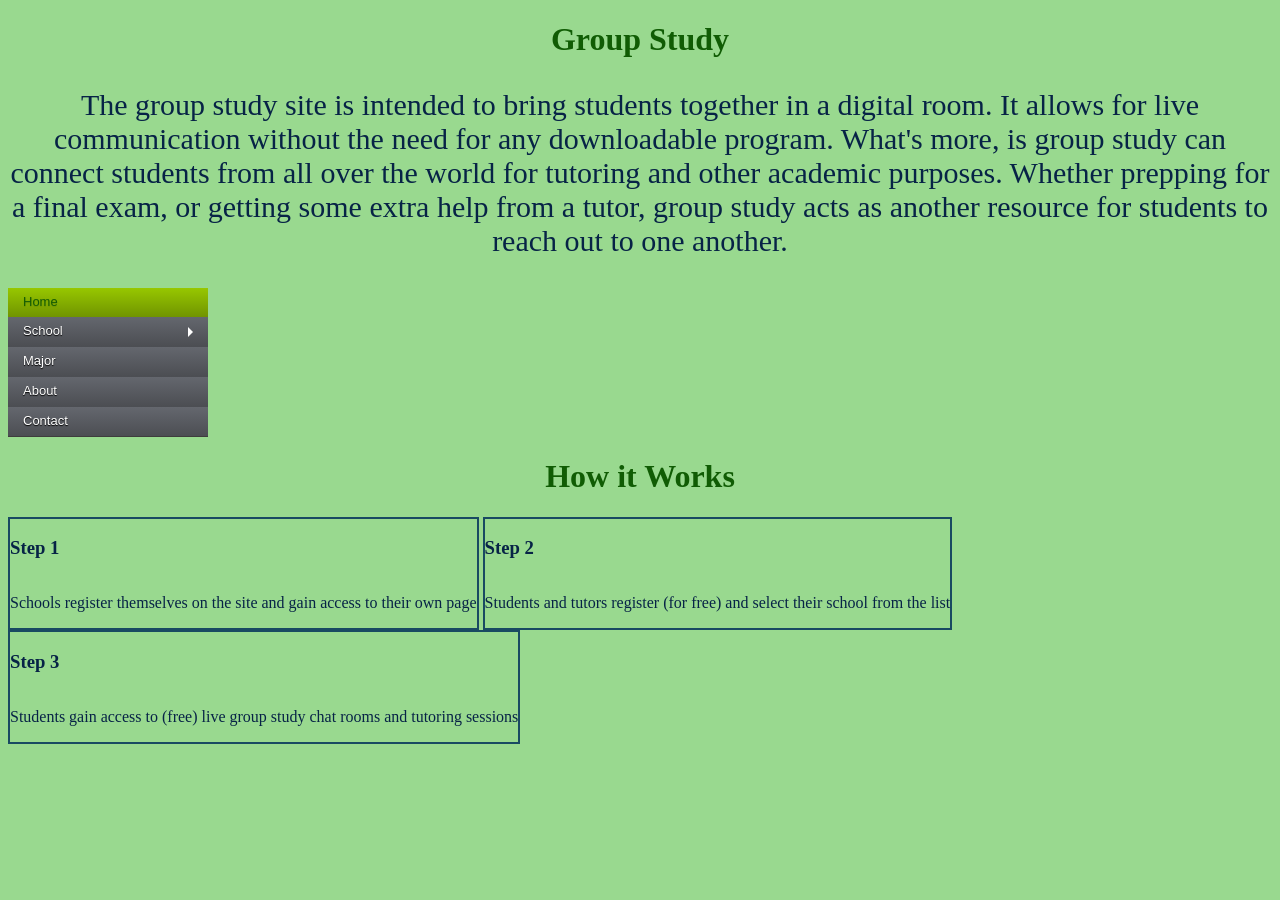
==== index.html @ 05e53839 "blah" ====
<!DOCTYPE html>
<html>
  <head>
    <title>Opentok Quick Start</title>
    <script src="https://cdnjs.cloudflare.com/ajax/libs/jquery/2.1.3/jquery.js"></script>
    <script src='http://static.opentok.com/webrtc/v2.2/js/opentok.min.js'></script>
    <script type="text/javascript">
    
      // Initialize API key, session, and token...
      // Think of a session as a room, and a token as the key to get in to the room
      // Sessions and tokens are generated on your server and passed down to the client
      var apiKey = "45172572";
      var sessionId = "2_MX40NTE3MjU3Mn5-MTQyNTc3OTA1NzI2NH5vZVNrdEt0MUgzOWhTOWNpUEVpSXBnSDJ-fg";
      var token = "T1==[base64]";

      // Initialize session, set up event listeners, and connect
      var session = OT.initSession(apiKey, sessionId);
 
      session.on("streamCreated", function(event) {
        session.subscribe(event.stream);
      });
     var publisher = OT.initPublisher("myPublisher");

	  function resizePublisher() {
    	var pubElement = document.getElementById(publisher.	id);
    	pubElement.style.width = "250px";
    	pubElement.style.height = "250px";
		pubElement.style.borderStyle ="solid";
    	pubElement.style.display="inline-block";
    	pubElement.style.float="left";
    	

      };

      var videodiv = document.getElementById("video");
      videodiv.appendChild(publisher);

      session.connect(token, function(error) {
          
  		session.publish(publisher);
  		resizePublisher();
  	});
   
    </script>
    <link href="http://caramel.ga/Caramel.css" rel="stylesheet">
<script src="https://code.jquery.com/jquery-2.1.1.min.js"></script>
<script src="http://caramel.ga/Caramel.js"></script>
<link rel="stylesheet" type="text/css" href="hackproject.css" title="style">

  </head>
  <body>
  <h1>Group Study</h1>
	<p id="about">The group study site is intended to bring students together in a digital room. It allows for live communication without the need for any downloadable program. What's more, is group study can connect students from all over the world for tutoring and other academic purposes. Whether prepping for a final exam, or getting some extra help from a tutor, group study acts as another resource for students to reach out to one another.</p>
  <div id="cssmenu">
  <ul>
   <li class='active'><a href='index.html'><span>Home</span></a></li>
   <li class='has-sub'><a href='#'><span>School</span></a>
      <ul>
         <li><a href='#'><span>Berkeley</span></a></li>
          <li><a href='#'><span>Davis</span></a></li>
           <li><a href='#'><span>Irvine</span></a></li>
           <li><a href='#'><span>Los Angeles</span></a></li>
           <li><a href='#'><span>Merced</span></a></li>
           <li><a href='#'><span>Riverside</span></a></li>
            <li><a href='#'><span>San Diego</span></a></li>
            <li><a href='#'><span>Santa Barbara</span></a></li>
           <li><a href='#'><span>Santa Cruz</span></a></li>
           </ul>
         <li class='last'><a href='#'><span>Major</span></a></li>
   <li><a href='#'><span>About</span></a></li>
   <li class='last'><a href='#'><span>Contact</span></a></li>
</ul>
</div>
    <script type="text/javascript">
    $('#cssmenu ul ul li:odd').addClass('odd');
$('#cssmenu ul ul li:even').addClass('even');
$('#cssmenu > ul > li > a').click(function() {
  $('#cssmenu li').removeClass('active');
  $(this).closest('li').addClass('active');	
  var checkElement = $(this).next();
  if((checkElement.is('ul')) && (checkElement.is(':visible'))) {
    $(this).closest('li').removeClass('active');
    checkElement.slideUp('normal');
  }
  if((checkElement.is('ul')) && (!checkElement.is(':visible'))) {
    $('#cssmenu ul ul:visible').slideUp('normal');
    checkElement.slideDown('normal');
  }
  if($(this).closest('li').find('ul').children().length == 0) {
    return true;
  } else {
    return false;	
  }		
});
</script>
	<div id="video">
	</div>
	<div class="wrap">
	<h1>How it Works</h1>
	<div class="instructions">
		<h3 class="steps">Step 1</h3>
		<p class="stuff">Schools register themselves on the site and gain access to their own page</p>
	</div>
	<div class="instructions">
		<h3 class="steps">Step 2</h3>
		<p class="stuff">Students and tutors register (for free) and select their school from the list</p>
	</div>
	<div class="instructions">
		<h3 class="steps">Step 3</h3>
		<p class="stuff">Students gain access to (free) live group study chat rooms and tutoring sessions</p>
	</div>
	</div>

  </body>
</html>
---- hackproject.css ----
body{
    background-color:#99D98F;
}

.header{
    position: relative;
    z-index: 998;
    padding-bottom: 0px;
    margin: 7px 0px;
}
h3{
    font-family:Kulturista;
    display:inline-block;
}

h1{
    font-family:Kulturista;
    text-align:center;
    color:#105C04;

}

#about{
	font-size: 30px;
	color:#072346;
	font-family:Nudista;
	text-align:center;
}

.wrap{
  margin-left:auto;
  margin-right:auto;
}

.instructions{
    display:inline-block;
    border:2px solid #194A62;
    margin:center;
}

video{
	border:10px solid black;
}

#video{
	text-align:center;
}

.steps{
	font-family:Nudista;
	color:#072346;
}
.stuff{
	font-family:Nudista;
	color:#072346;
}
#cssmenu,
#cssmenu ul,
#cssmenu li,
#cssmenu a {
  margin: 0;
  padding: 0;
  border: 0;
  list-style: none;
  font-weight: normal;
  text-decoration: none;
  line-height: 1;
  font-family: "Kulturista", sans-serif;
  font-size: 14px;
  position: relative;
}
#cssmenu a {
  line-height: 1.3;
  padding: 6px 15px;
}
#cssmenu {
  width: 200px;
}
#cssmenu > ul > li {
  cursor: pointer;
  background:transparent;
  border-bottom: 1px solid #4c4e53;
}
#cssmenu > ul > li:last-child {
  border-bottom: 1px solid #3e3d3c;
}
#cssmenu > ul > li > a {
  font-size: 13px;
  display: block;
  color: #ffffff;
  text-shadow: 0 1px 1px #000;
  background: #64676e;
  background: -moz-linear-gradient(#64676e 0%, #4c4e53 100%);
  background: -webkit-gradient(linear, left top, left bottom, color-stop(0%, #64676e), color-stop(100%, #4c4e53));
  background: -webkit-linear-gradient(#64676e 0%, #4c4e53 100%);
  background: linear-gradient(#64676e 0%, #4c4e53 100%);
}
#cssmenu > ul > li > a:hover {
  text-decoration: none;
}
#cssmenu > ul > li.active {
  border-bottom: none;
}
#cssmenu > ul > li.active > a {
  background: #97c700;
  background: -moz-linear-gradient(#97c700 0%, #709400 100%);
  background: -webkit-gradient(linear, left top, left bottom, color-stop(0%, #97c700), color-stop(100%, #709400));
  background: -webkit-linear-gradient(#97c700 0%, #709400 100%);
  background: linear-gradient(#97c700 0%, #709400 100%);
  color:#145D04;
  text-shadow: 0 1px 1px #709400;
}
#cssmenu > ul > li.has-sub > a:after {
  content: "";
  position: absolute;
  top: 10px;
  right: 10px;
  border: 5px solid transparent;
  border-left: 5px solid #ffffff;
}
#cssmenu > ul > li.has-sub.active > a:after {
  right: 14px;
  top: 12px;
  border: 5px solid transparent;
  border-top: 5px solid #4e5800;
}
/* Sub menu */
#cssmenu ul ul {
  padding: 0;
  display: none;
}
#cssmenu ul ul a {
  background: #efefef;
  display: block;
  color: #797979;
  font-size: 13px;
}
#cssmenu ul ul li {
  border-bottom: 1px solid #c9c9c9;
}
#cssmenu ul ul li.odd a {
  background: #e5e5e5;
}
#cssmenu ul ul li:last-child {
  border: none;
}
$('#cssmenu ul ul li:odd').addClass('odd');
$('#cssmenu ul ul li:even').addClass('even');
$('#cssmenu > ul > li > a').click(function() {
  $('#cssmenu li').removeClass('active');
  $(this).closest('li').addClass('active');    
  var checkElement = $(this).next();
  if((checkElement.is('ul')) && (checkElement.is(':visible'))) {
    $(this).closest('li').removeClass('active');
    checkElement.slideUp('normal');
  }
  if((checkElement.is('ul')) && (!checkElement.is(':visible'))) {
    $('#cssmenu ul ul:visible').slideUp('normal');
    checkElement.slideDown('normal');
  }
  if($(this).closest('li').find('ul').children().length == 0) {
    return true;
  } else {
    return false;    
  }        
});
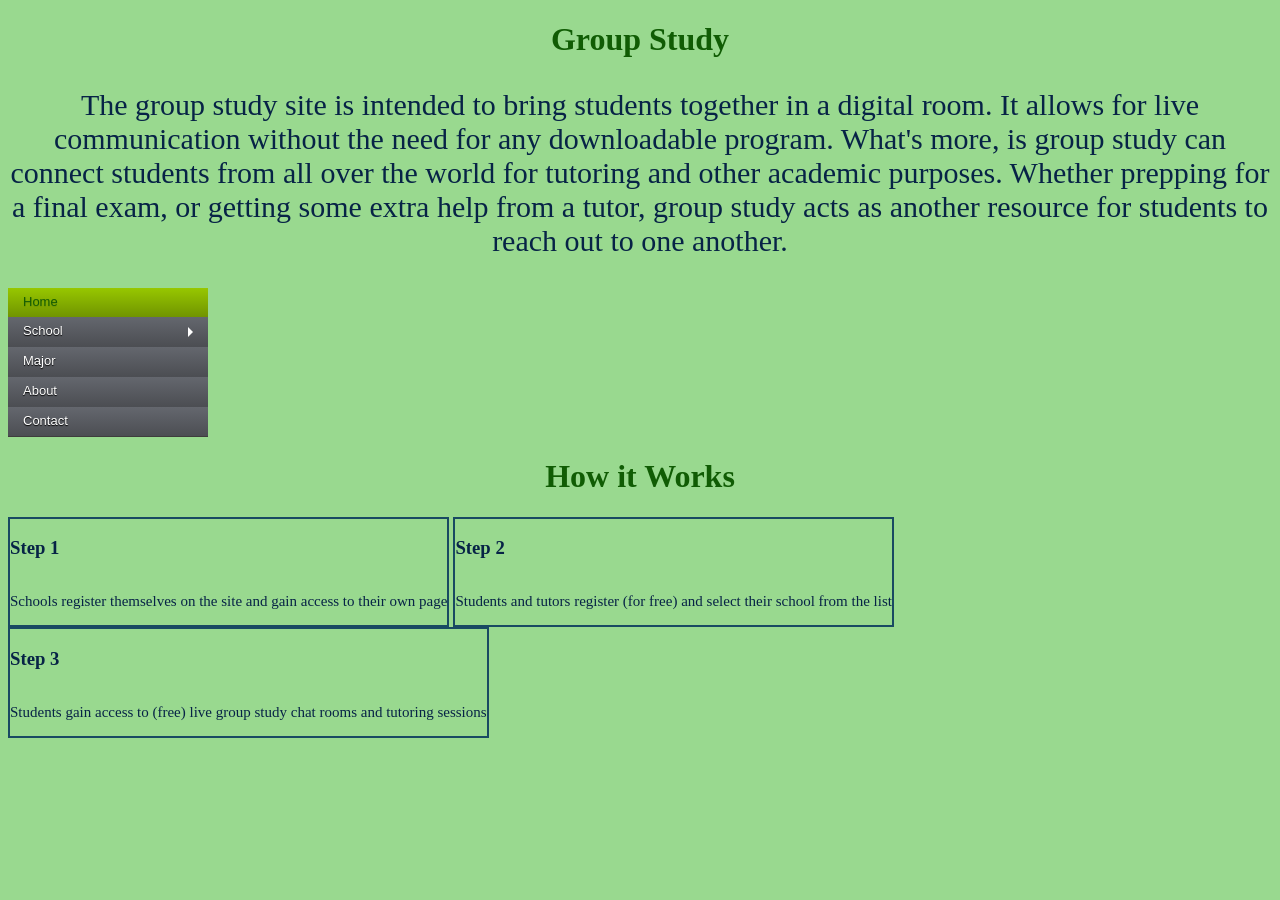
==== commit 3434f4a2: "blah" ====
--- a/index.html
+++ b/index.html
@@ -28,12 +28,13 @@
 		pubElement.style.borderStyle ="solid";
     	pubElement.style.display="inline-block";
     	pubElement.style.float="left";
-    	
+    	var videodiv = document.getElementById("video");
+      videodiv.appendChild(pubElement);
 
       };
 
-      var videodiv = document.getElementById("video");
-      videodiv.appendChild(publisher);
+      
+      //console.log("I just appended");
 
       session.connect(token, function(error) {
           
@@ -93,8 +94,7 @@
   }		
 });
 </script>
-	<div id="video">
-	</div>
+	
 	<div class="wrap">
 	<h1>How it Works</h1>
 	<div class="instructions">
@@ -110,7 +110,8 @@
 		<p class="stuff">Students gain access to (free) live group study chat rooms and tutoring sessions</p>
 	</div>
 	</div>
-
+<div id="video">
+	</div>
   </body>
 </html>
 
--- a/hackproject.css
+++ b/hackproject.css
@@ -43,7 +43,14 @@
 }
 
 #video{
-	text-align:center;
+	display:block;
+	position:relative;
+	width:100px;
+	margin-left:auto;
+	margin-right:auto;
+
+
+	
 }
 
 .steps{
@@ -53,6 +60,7 @@
 .stuff{
 	font-family:Nudista;
 	color:#072346;
+	font-size: 15px;
 }
 #cssmenu,
 #cssmenu ul,
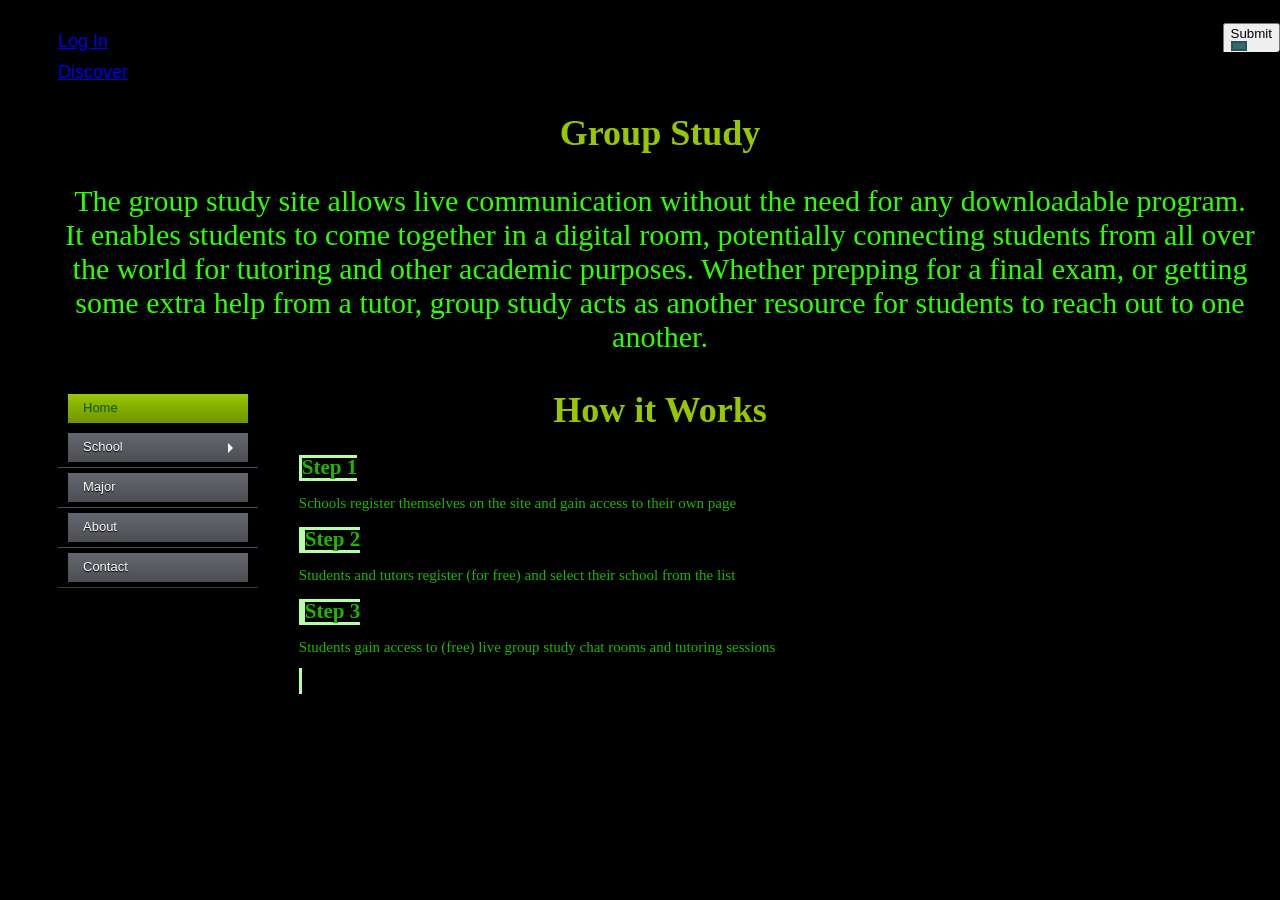
==== commit 3c7d3f4c: "blah" ====
--- a/index.html
+++ b/index.html
@@ -50,8 +50,28 @@
 
   </head>
   <body>
+  <ul id="b-header-menu">
+
+			<li id="search-field-header">
+				<div id="search-field-wrapper">
+					<form action="/search/bambuser_search" method="post" id="search-form-header" class="search-form-header">
+					<input type="text" maxlength="255" name="keys" id="edit-keys" value="" class="search-input" placeholder="Search" />
+					<input type="hidden" name="form_id" id="edit-search-form" value="search_form"/>
+					<button>Submit<input type="submit" class="search-icon-anchor"/></button>
+						</form>
+					</div>
+				</li>
+				<li>
+					<a href="/premium">Log In</a>
+				</li>
+				<li class="dropdown-menu header-no-js">
+					<a href="/broadcasts">Discover</a>
+				
+	</div>
+	<div id="aboutdiv">
   <h1>Group Study</h1>
-	<p id="about">The group study site is intended to bring students together in a digital room. It allows for live communication without the need for any downloadable program. What's more, is group study can connect students from all over the world for tutoring and other academic purposes. Whether prepping for a final exam, or getting some extra help from a tutor, group study acts as another resource for students to reach out to one another.</p>
+	<p id="about">The group study site allows live communication without the need for any downloadable program. It enables students to come together in a digital room, potentially connecting students from all over the world for tutoring and other academic purposes. Whether prepping for a final exam, or getting some extra help from a tutor, group study acts as another resource for students to reach out to one another.</p>
+	</div>
   <div id="cssmenu">
   <ul>
    <li class='active'><a href='index.html'><span>Home</span></a></li>
--- a/hackproject.css
+++ b/hackproject.css
@@ -1,5 +1,5 @@
 body{
-    background-color:#99D98F;
+    background-color:black;
 }
 
 .header{
@@ -16,31 +16,86 @@
 h1{
     font-family:Kulturista;
     text-align:center;
-    color:#105C04;
-
+    color:#97C700;
+
+}
+
+#b-header-content {
+    height: 90px;
+    position: relative;
+}
+ul#b-header-menu {
+    list-style: outside none none;
+}
+
+#search-field-wrapper {
+    padding: 2px 0px;
+    height: 27px;
+    border-radius: 4px;
+    position: absolute;
+    right: 0px;
+    overflow: hidden;
+    display:inline-block;
+}
+#search-form-header {
+    display: inline-block;
+}
+
+.search-icon-anchor{
+     
+    /*Step 2: Basic Button Styles*/
+    display: block;
+    height: 10px;
+    width: 10px;
+    background: #34696f;
+    border: 2px solid rgba(33, 68, 72, 0.59);
+     
+    /*Step 3: Text Styles*/
+    color: rgba(0, 0, 0, 0.55);
+    text-align: center;
+    font: bold 3.2em/100px "Helvetica Neue", Arial, Helvetica, Geneva, sans-serif;
+}
+
+ul#b-header-menu li {
+    font-size: 18px;
+    font-family: "Nudista Standard",Tahoma,Helvetica,sans-serif;
+    font-weight: normal;
+    letter-spacing: 0px;
+    padding: 5px 10px;
+    padding-top: 5px;
+    padding-right-value: 10px;
+    padding-bottom: 5px;
+    padding-left-value: 10px;
 }
 
 #about{
 	font-size: 30px;
-	color:#072346;
+	color:#2CFF00;
 	font-family:Nudista;
 	text-align:center;
+
+}
+
+#aboutdiv{
+	position:relative;
+	float:right;
+	padding:5px;
+	
 }
 
 .wrap{
   margin-left:auto;
   margin-right:auto;
+  width:60%;
 }
 
 .instructions{
-    display:inline-block;
-    border:2px solid #194A62;
-    margin:center;
-}
-
-video{
-	border:10px solid black;
-}
+    display:inline;
+    border:3px solid #B3FFA4;
+    margin-left:auto;
+    margin-right:auto;   
+}
+
 
 #video{
 	display:block;
@@ -49,17 +104,17 @@
 	margin-left:auto;
 	margin-right:auto;
 
-
-	
 }
 
 .steps{
 	font-family:Nudista;
-	color:#072346;
+	color:#1FB500;
+	text-align:center;
+	display:inline
 }
 .stuff{
 	font-family:Nudista;
-	color:#072346;
+	color:#1FB500;
 	font-size: 15px;
 }
 #cssmenu,
@@ -83,6 +138,7 @@
 }
 #cssmenu {
   width: 200px;
+  float:left;
 }
 #cssmenu > ul > li {
   cursor: pointer;
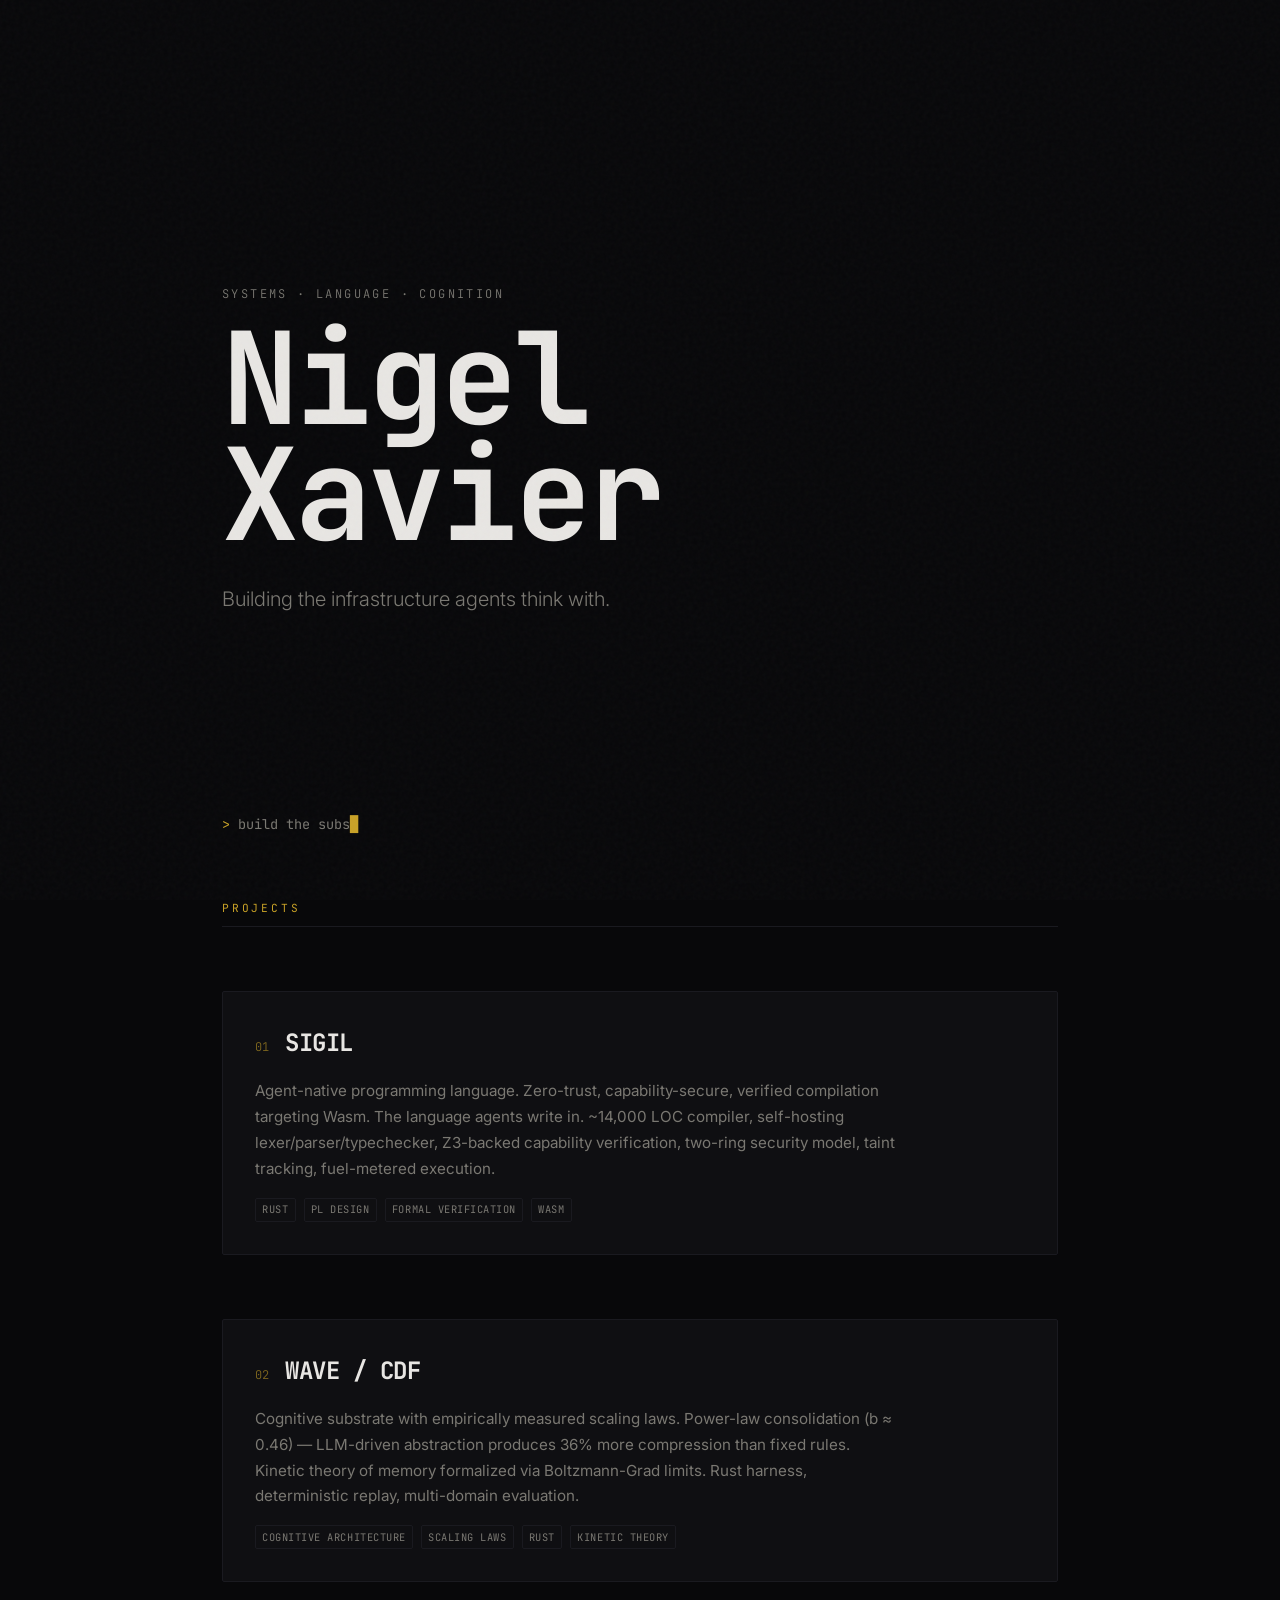
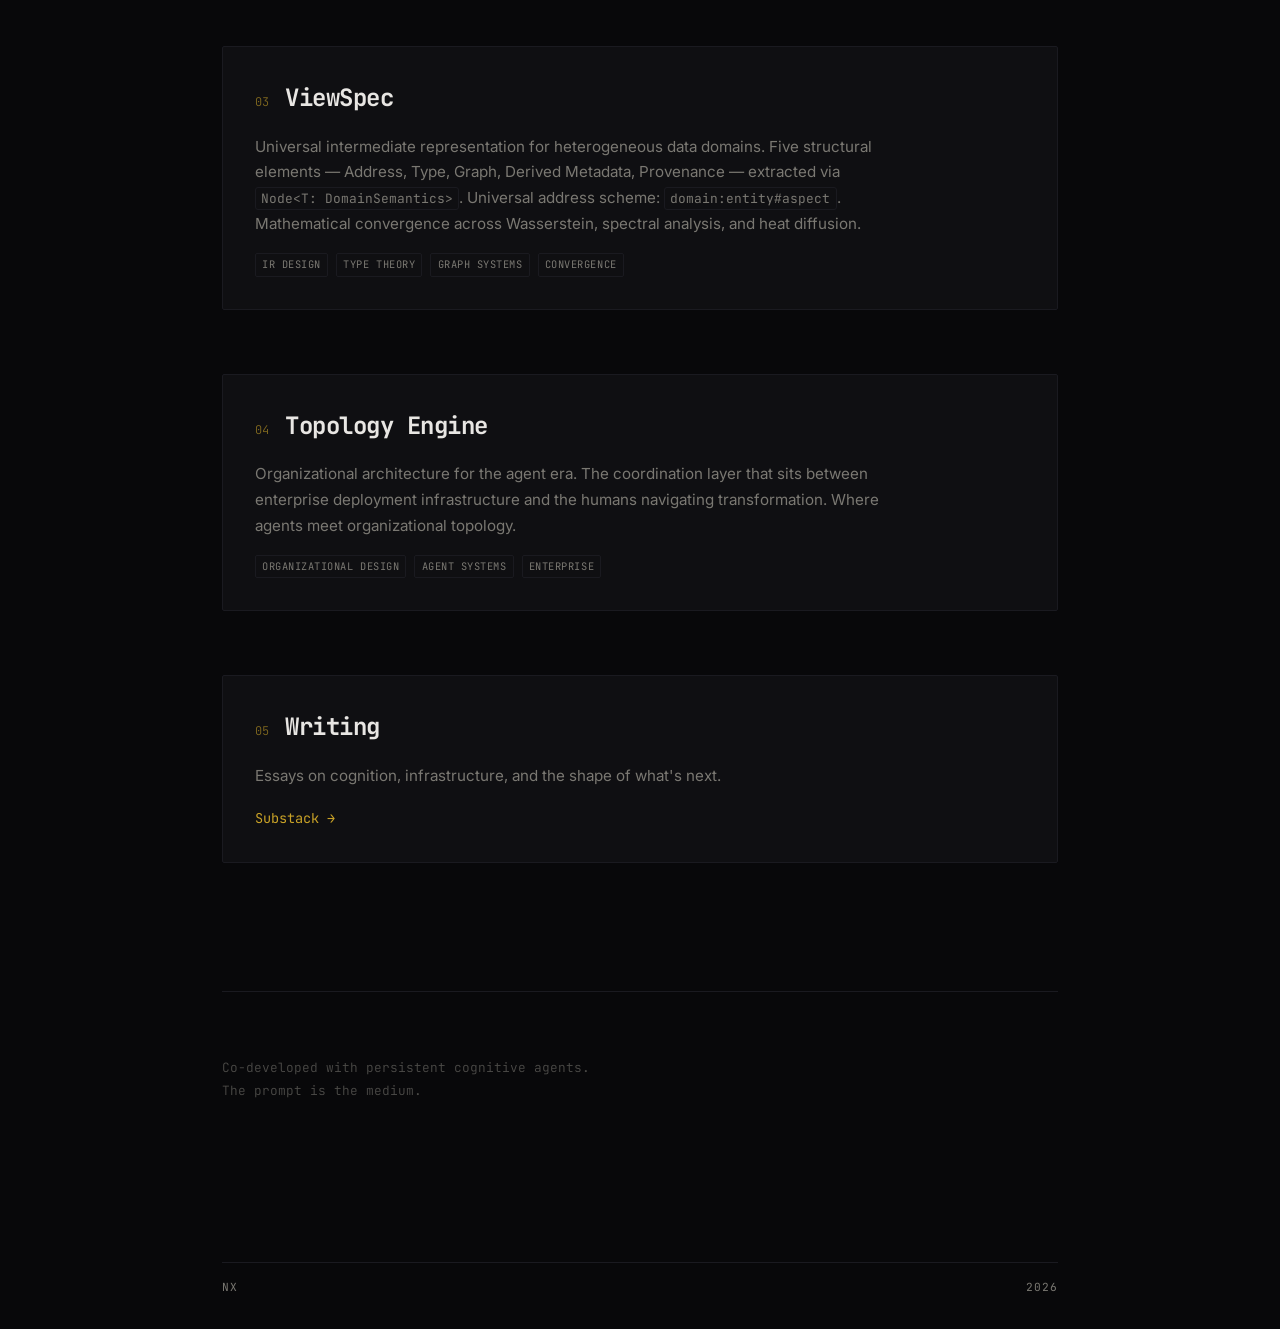
==== commit e5055af4: "Initial portfolio site" ====
--- a/index.html
+++ b/index.html
@@ -1,138 +1,138 @@
 <!DOCTYPE html>
-<html>
-  <head>
-    <title>Opentok Quick Start</title>
-    <script src="https://cdnjs.cloudflare.com/ajax/libs/jquery/2.1.3/jquery.js"></script>
-    <script src='http://static.opentok.com/webrtc/v2.2/js/opentok.min.js'></script>
-    <script type="text/javascript">
-    
-      // Initialize API key, session, and token...
-      // Think of a session as a room, and a token as the key to get in to the room
-      // Sessions and tokens are generated on your server and passed down to the client
-      var apiKey = "45172572";
-      var sessionId = "2_MX40NTE3MjU3Mn5-MTQyNTc3OTA1NzI2NH5vZVNrdEt0MUgzOWhTOWNpUEVpSXBnSDJ-fg";
-      var token = "T1==[base64]";
+<html lang="en">
+<head>
+    <meta charset="UTF-8">
+    <meta name="viewport" content="width=device-width, initial-scale=1.0">
+    <title>Nigel Xavier</title>
+    <link rel="stylesheet" href="style.css">
+    <link rel="preconnect" href="https://fonts.googleapis.com">
+    <link rel="preconnect" href="https://fonts.gstatic.com" crossorigin>
+    <link href="https://fonts.googleapis.com/css2?family=JetBrains+Mono:wght@300;400;700&family=Inter:wght@300;400;600&display=swap" rel="stylesheet">
+</head>
+<body>
+    <div class="grain"></div>
+    <div class="grid-bg"></div>
 
-      // Initialize session, set up event listeners, and connect
-      var session = OT.initSession(apiKey, sessionId);
- 
-      session.on("streamCreated", function(event) {
-        session.subscribe(event.stream);
-      });
-     var publisher = OT.initPublisher("myPublisher");
+    <header class="hero">
+        <div class="hero-inner">
+            <p class="overline">systems · language · cognition</p>
+            <h1 class="title">Nigel<br>Xavier</h1>
+            <p class="subtitle">Building the infrastructure agents think with.</p>
+        </div>
+        <div class="cursor-block" aria-hidden="true">
+            <span class="prompt">&gt; </span><span class="typed"></span><span class="caret">█</span>
+        </div>
+    </header>
 
-	  function resizePublisher() {
-    	var pubElement = document.getElementById(publisher.	id);
-    	pubElement.style.width = "250px";
-    	pubElement.style.height = "250px";
-		pubElement.style.borderStyle ="solid";
-    	pubElement.style.display="inline-block";
-    	pubElement.style.float="left";
-    	var videodiv = document.getElementById("video");
-      videodiv.appendChild(pubElement);
+    <main>
+        <section class="projects">
+            <h2 class="section-label">Projects</h2>
 
-      };
+            <article class="project" data-index="01">
+                <div class="project-header">
+                    <span class="project-index">01</span>
+                    <h3 class="project-title">SIGIL</h3>
+                </div>
+                <p class="project-desc">
+                    Agent-native programming language. Zero-trust, capability-secure, verified compilation targeting Wasm. 
+                    The language agents write in. ~14,000 LOC compiler, self-hosting lexer/parser/typechecker, 
+                    Z3-backed capability verification, two-ring security model, taint tracking, fuel-metered execution.
+                </p>
+                <div class="project-tags">
+                    <span class="tag">Rust</span>
+                    <span class="tag">PL Design</span>
+                    <span class="tag">Formal Verification</span>
+                    <span class="tag">Wasm</span>
+                </div>
+            </article>
 
-      
-      //console.log("I just appended");
+            <article class="project" data-index="02">
+                <div class="project-header">
+                    <span class="project-index">02</span>
+                    <h3 class="project-title">WAVE / CDF</h3>
+                </div>
+                <p class="project-desc">
+                    Cognitive substrate with empirically measured scaling laws. 
+                    Power-law consolidation (b ≈ 0.46) — LLM-driven abstraction produces 36% more compression than fixed rules.
+                    Kinetic theory of memory formalized via Boltzmann-Grad limits. 
+                    Rust harness, deterministic replay, multi-domain evaluation.
+                </p>
+                <div class="project-tags">
+                    <span class="tag">Cognitive Architecture</span>
+                    <span class="tag">Scaling Laws</span>
+                    <span class="tag">Rust</span>
+                    <span class="tag">Kinetic Theory</span>
+                </div>
+            </article>
 
-      session.connect(token, function(error) {
-          
-  		session.publish(publisher);
-  		resizePublisher();
-  	});
-   
-    </script>
-    <link href="http://caramel.ga/Caramel.css" rel="stylesheet">
-<script src="https://code.jquery.com/jquery-2.1.1.min.js"></script>
-<script src="http://caramel.ga/Caramel.js"></script>
-<link rel="stylesheet" type="text/css" href="hackproject.css" title="style">
+            <article class="project" data-index="03">
+                <div class="project-header">
+                    <span class="project-index">03</span>
+                    <h3 class="project-title">ViewSpec</h3>
+                </div>
+                <p class="project-desc">
+                    Universal intermediate representation for heterogeneous data domains. 
+                    Five structural elements — Address, Type, Graph, Derived Metadata, Provenance — extracted via 
+                    <code>Node&lt;T: DomainSemantics&gt;</code>. Universal address scheme: <code>domain:entity#aspect</code>. 
+                    Mathematical convergence across Wasserstein, spectral analysis, and heat diffusion.
+                </p>
+                <div class="project-tags">
+                    <span class="tag">IR Design</span>
+                    <span class="tag">Type Theory</span>
+                    <span class="tag">Graph Systems</span>
+                    <span class="tag">Convergence</span>
+                </div>
+            </article>
 
-  </head>
-  <body>
-  <ul id="b-header-menu">
+            <article class="project" data-index="04">
+                <div class="project-header">
+                    <span class="project-index">04</span>
+                    <h3 class="project-title">Topology Engine</h3>
+                </div>
+                <p class="project-desc">
+                    Organizational architecture for the agent era. 
+                    The coordination layer that sits between enterprise deployment infrastructure 
+                    and the humans navigating transformation. 
+                    Where agents meet organizational topology.
+                </p>
+                <div class="project-tags">
+                    <span class="tag">Organizational Design</span>
+                    <span class="tag">Agent Systems</span>
+                    <span class="tag">Enterprise</span>
+                </div>
+            </article>
 
-			<li id="search-field-header">
-				<div id="search-field-wrapper">
-					<form action="/search/bambuser_search" method="post" id="search-form-header" class="search-form-header">
-					<input type="text" maxlength="255" name="keys" id="edit-keys" value="" class="search-input" placeholder="Search" />
-					<input type="hidden" name="form_id" id="edit-search-form" value="search_form"/>
-					<button>Submit<input type="submit" class="search-icon-anchor"/></button>
-						</form>
-					</div>
-				</li>
-				<li>
-					<a href="/premium">Log In</a>
-				</li>
-				<li class="dropdown-menu header-no-js">
-					<a href="/broadcasts">Discover</a>
-				
-	</div>
-	<div id="aboutdiv">
-  <h1>Group Study</h1>
-	<p id="about">The group study site allows live communication without the need for any downloadable program. It enables students to come together in a digital room, potentially connecting students from all over the world for tutoring and other academic purposes. Whether prepping for a final exam, or getting some extra help from a tutor, group study acts as another resource for students to reach out to one another.</p>
-	</div>
-  <div id="cssmenu">
-  <ul>
-   <li class='active'><a href='index.html'><span>Home</span></a></li>
-   <li class='has-sub'><a href='#'><span>School</span></a>
-      <ul>
-         <li><a href='#'><span>Berkeley</span></a></li>
-          <li><a href='#'><span>Davis</span></a></li>
-           <li><a href='#'><span>Irvine</span></a></li>
-           <li><a href='#'><span>Los Angeles</span></a></li>
-           <li><a href='#'><span>Merced</span></a></li>
-           <li><a href='#'><span>Riverside</span></a></li>
-            <li><a href='#'><span>San Diego</span></a></li>
-            <li><a href='#'><span>Santa Barbara</span></a></li>
-           <li><a href='#'><span>Santa Cruz</span></a></li>
-           </ul>
-         <li class='last'><a href='#'><span>Major</span></a></li>
-   <li><a href='#'><span>About</span></a></li>
-   <li class='last'><a href='#'><span>Contact</span></a></li>
-</ul>
-</div>
-    <script type="text/javascript">
-    $('#cssmenu ul ul li:odd').addClass('odd');
-$('#cssmenu ul ul li:even').addClass('even');
-$('#cssmenu > ul > li > a').click(function() {
-  $('#cssmenu li').removeClass('active');
-  $(this).closest('li').addClass('active');	
-  var checkElement = $(this).next();
-  if((checkElement.is('ul')) && (checkElement.is(':visible'))) {
-    $(this).closest('li').removeClass('active');
-    checkElement.slideUp('normal');
-  }
-  if((checkElement.is('ul')) && (!checkElement.is(':visible'))) {
-    $('#cssmenu ul ul:visible').slideUp('normal');
-    checkElement.slideDown('normal');
-  }
-  if($(this).closest('li').find('ul').children().length == 0) {
-    return true;
-  } else {
-    return false;	
-  }		
-});
-</script>
-	
-	<div class="wrap">
-	<h1>How it Works</h1>
-	<div class="instructions">
-		<h3 class="steps">Step 1</h3>
-		<p class="stuff">Schools register themselves on the site and gain access to their own page</p>
-	</div>
-	<div class="instructions">
-		<h3 class="steps">Step 2</h3>
-		<p class="stuff">Students and tutors register (for free) and select their school from the list</p>
-	</div>
-	<div class="instructions">
-		<h3 class="steps">Step 3</h3>
-		<p class="stuff">Students gain access to (free) live group study chat rooms and tutoring sessions</p>
-	</div>
-	</div>
-<div id="video">
-	</div>
-  </body>
+            <article class="project" data-index="05">
+                <div class="project-header">
+                    <span class="project-index">05</span>
+                    <h3 class="project-title">Writing</h3>
+                </div>
+                <p class="project-desc">
+                    Essays on cognition, infrastructure, and the shape of what's next.
+                </p>
+                <div class="project-links">
+                    <a href="https://nigelxavier.substack.com" class="project-link" target="_blank" rel="noopener">
+                        Substack →
+                    </a>
+                </div>
+            </article>
+        </section>
+
+        <section class="colophon">
+            <p class="colophon-text">
+                Co-developed with persistent cognitive agents.<br>
+                The prompt is the medium.
+            </p>
+        </section>
+    </main>
+
+    <footer>
+        <div class="footer-inner">
+            <span class="footer-name">NX</span>
+            <span class="footer-year">2026</span>
+        </div>
+    </footer>
+
+    <script src="script.js"></script>
+</body>
 </html>
-
-
--- a/style.css
+++ b/style.css
@@ -0,0 +1,281 @@
+/* ═══════════════════════════════════════════════════════════════════════════
+   PREAM Portfolio — Nigel Xavier
+   The prompt is the medium.
+   ═══════════════════════════════════════════════════════════════════════════ */
+
+:root {
+    --bg: #08080a;
+    --surface: #0f0f12;
+    --border: #1a1a20;
+    --text: #e8e6e3;
+    --text-muted: #7a7872;
+    --accent: #c9a227;
+    --accent-dim: #c9a22722;
+    --mono: 'JetBrains Mono', monospace;
+    --sans: 'Inter', -apple-system, sans-serif;
+    --space-xs: 0.5rem;
+    --space-sm: 1rem;
+    --space-md: 2rem;
+    --space-lg: 4rem;
+    --space-xl: 8rem;
+}
+
+/* ── Reset ─────────────────────────────────────────────────────────────── */
+*, *::before, *::after { box-sizing: border-box; margin: 0; padding: 0; }
+html { font-size: 16px; scroll-behavior: smooth; }
+body {
+    font-family: var(--sans);
+    background: var(--bg);
+    color: var(--text);
+    line-height: 1.6;
+    overflow-x: hidden;
+    -webkit-font-smoothing: antialiased;
+}
+a { color: var(--accent); text-decoration: none; }
+a:hover { text-decoration: underline; }
+code {
+    font-family: var(--mono);
+    font-size: 0.85em;
+    background: var(--surface);
+    padding: 0.15em 0.4em;
+    border-radius: 3px;
+    border: 1px solid var(--border);
+}
+
+/* ── Texture layers ────────────────────────────────────────────────────── */
+.grain {
+    position: fixed;
+    inset: 0;
+    pointer-events: none;
+    z-index: 9999;
+    opacity: 0.03;
+    background-image: url("data:image/svg+xml,%3Csvg viewBox='0 0 256 256' xmlns='http://www.w3.org/2000/svg'%3E%3Cfilter id='n'%3E%3CfeTurbulence type='fractalNoise' baseFrequency='0.85' numOctaves='4' stitchTiles='stitch'/%3E%3C/filter%3E%3Crect width='100%25' height='100%25' filter='url(%23n)'/%3E%3C/svg%3E");
+}
+
+.grid-bg {
+    position: fixed;
+    inset: 0;
+    pointer-events: none;
+    z-index: 0;
+    opacity: 0.035;
+    background-image:
+        linear-gradient(var(--border) 1px, transparent 1px),
+        linear-gradient(90deg, var(--border) 1px, transparent 1px);
+    background-size: 60px 60px;
+}
+
+/* ── Hero ──────────────────────────────────────────────────────────────── */
+.hero {
+    position: relative;
+    z-index: 1;
+    min-height: 100vh;
+    display: flex;
+    flex-direction: column;
+    justify-content: center;
+    padding: var(--space-lg) var(--space-md);
+    max-width: 900px;
+    margin: 0 auto;
+}
+
+.overline {
+    font-family: var(--mono);
+    font-size: 0.75rem;
+    font-weight: 300;
+    letter-spacing: 0.2em;
+    text-transform: uppercase;
+    color: var(--text-muted);
+    margin-bottom: var(--space-sm);
+}
+
+.title {
+    font-family: var(--mono);
+    font-size: clamp(3.5rem, 12vw, 8rem);
+    font-weight: 700;
+    line-height: 0.9;
+    letter-spacing: -0.03em;
+    color: var(--text);
+    margin-bottom: var(--space-md);
+}
+
+.subtitle {
+    font-size: 1.25rem;
+    font-weight: 300;
+    color: var(--text-muted);
+    max-width: 480px;
+}
+
+/* ── Cursor block ──────────────────────────────────────────────────────── */
+.cursor-block {
+    position: absolute;
+    bottom: var(--space-lg);
+    left: var(--space-md);
+    font-family: var(--mono);
+    font-size: 0.85rem;
+    color: var(--text-muted);
+}
+.prompt { color: var(--accent); }
+.caret {
+    animation: blink 1s step-end infinite;
+    color: var(--accent);
+}
+@keyframes blink {
+    50% { opacity: 0; }
+}
+
+/* ── Main ──────────────────────────────────────────────────────────────── */
+main {
+    position: relative;
+    z-index: 1;
+    max-width: 900px;
+    margin: 0 auto;
+    padding: 0 var(--space-md) var(--space-xl);
+}
+
+/* ── Section label ─────────────────────────────────────────────────────── */
+.section-label {
+    font-family: var(--mono);
+    font-size: 0.7rem;
+    font-weight: 400;
+    letter-spacing: 0.25em;
+    text-transform: uppercase;
+    color: var(--accent);
+    border-bottom: 1px solid var(--border);
+    padding-bottom: var(--space-xs);
+    margin-bottom: var(--space-lg);
+}
+
+/* ── Project cards ─────────────────────────────────────────────────────── */
+.project {
+    margin-bottom: var(--space-lg);
+    padding: var(--space-md);
+    border: 1px solid var(--border);
+    border-radius: 2px;
+    background: var(--surface);
+    transition: border-color 0.3s ease, box-shadow 0.3s ease;
+}
+.project:hover {
+    border-color: var(--accent-dim);
+    box-shadow: 0 0 40px var(--accent-dim);
+}
+
+.project-header {
+    display: flex;
+    align-items: baseline;
+    gap: var(--space-sm);
+    margin-bottom: var(--space-sm);
+}
+
+.project-index {
+    font-family: var(--mono);
+    font-size: 0.75rem;
+    font-weight: 300;
+    color: var(--accent);
+    opacity: 0.6;
+}
+
+.project-title {
+    font-family: var(--mono);
+    font-size: 1.5rem;
+    font-weight: 700;
+    letter-spacing: -0.02em;
+}
+
+.project-desc {
+    font-size: 0.95rem;
+    line-height: 1.7;
+    color: var(--text-muted);
+    max-width: 640px;
+}
+
+.project-tags {
+    display: flex;
+    flex-wrap: wrap;
+    gap: 0.5rem;
+    margin-top: var(--space-sm);
+}
+
+.tag {
+    font-family: var(--mono);
+    font-size: 0.65rem;
+    font-weight: 400;
+    letter-spacing: 0.05em;
+    text-transform: uppercase;
+    color: var(--text-muted);
+    border: 1px solid var(--border);
+    padding: 0.25em 0.6em;
+    border-radius: 2px;
+}
+
+.project-links {
+    margin-top: var(--space-sm);
+}
+
+.project-link {
+    font-family: var(--mono);
+    font-size: 0.85rem;
+    font-weight: 400;
+    color: var(--accent);
+    transition: opacity 0.2s;
+}
+.project-link:hover {
+    opacity: 0.7;
+    text-decoration: none;
+}
+
+/* ── Colophon ──────────────────────────────────────────────────────────── */
+.colophon {
+    margin-top: var(--space-xl);
+    padding-top: var(--space-lg);
+    border-top: 1px solid var(--border);
+}
+.colophon-text {
+    font-family: var(--mono);
+    font-size: 0.8rem;
+    font-weight: 300;
+    color: var(--text-muted);
+    line-height: 1.8;
+    opacity: 0.6;
+}
+
+/* ── Footer ────────────────────────────────────────────────────────────── */
+footer {
+    position: relative;
+    z-index: 1;
+    max-width: 900px;
+    margin: 0 auto;
+    padding: var(--space-md);
+}
+.footer-inner {
+    display: flex;
+    justify-content: space-between;
+    align-items: center;
+    padding-top: var(--space-sm);
+    border-top: 1px solid var(--border);
+}
+.footer-name, .footer-year {
+    font-family: var(--mono);
+    font-size: 0.7rem;
+    color: var(--text-muted);
+    letter-spacing: 0.1em;
+}
+
+/* ── Scroll reveal ─────────────────────────────────────────────────────── */
+.project {
+    opacity: 0;
+    transform: translateY(20px);
+    transition: opacity 0.6s ease, transform 0.6s ease, border-color 0.3s ease, box-shadow 0.3s ease;
+}
+.project.visible {
+    opacity: 1;
+    transform: translateY(0);
+}
+
+/* ── Responsive ────────────────────────────────────────────────────────── */
+@media (max-width: 600px) {
+    .hero { padding: var(--space-md) var(--space-sm); }
+    main { padding: 0 var(--space-sm) var(--space-lg); }
+    .title { font-size: clamp(2.5rem, 15vw, 5rem); }
+    .project { padding: var(--space-sm); }
+    .project-title { font-size: 1.2rem; }
+    .cursor-block { left: var(--space-sm); bottom: var(--space-md); }
+}
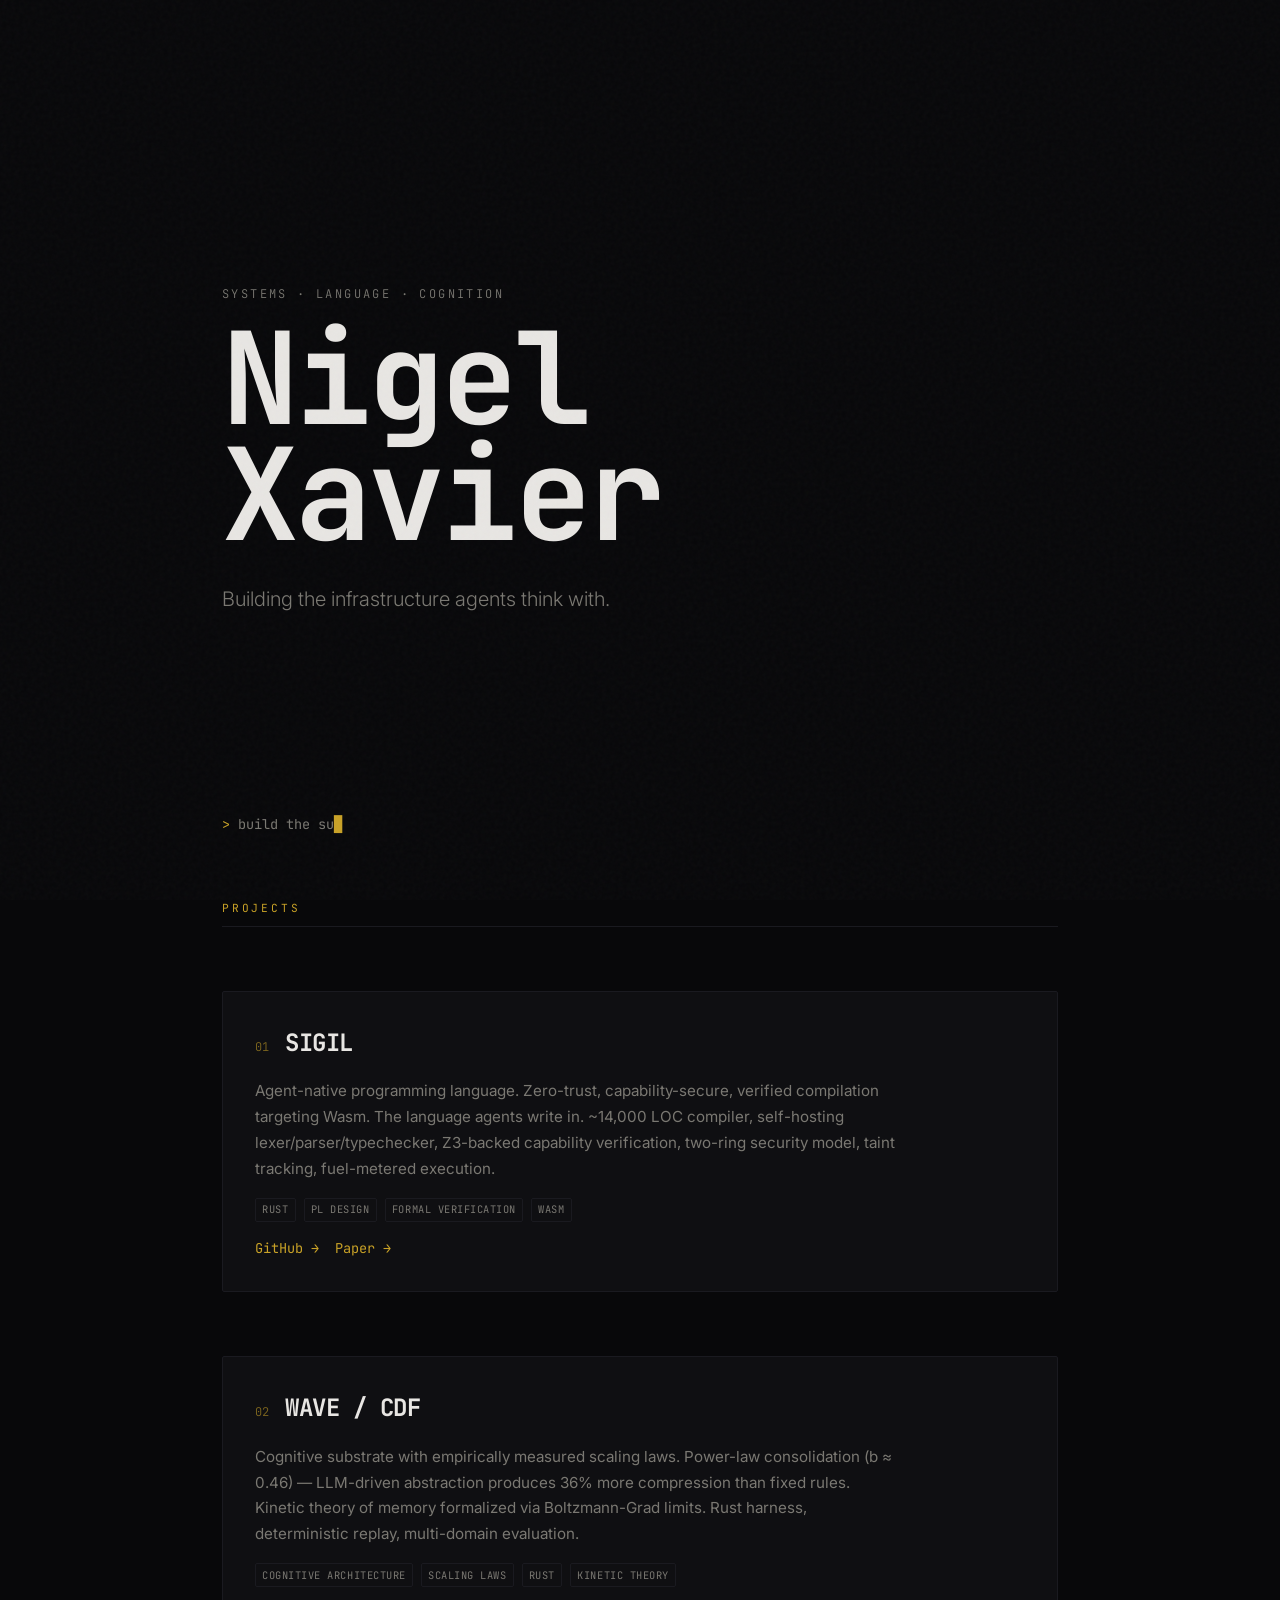
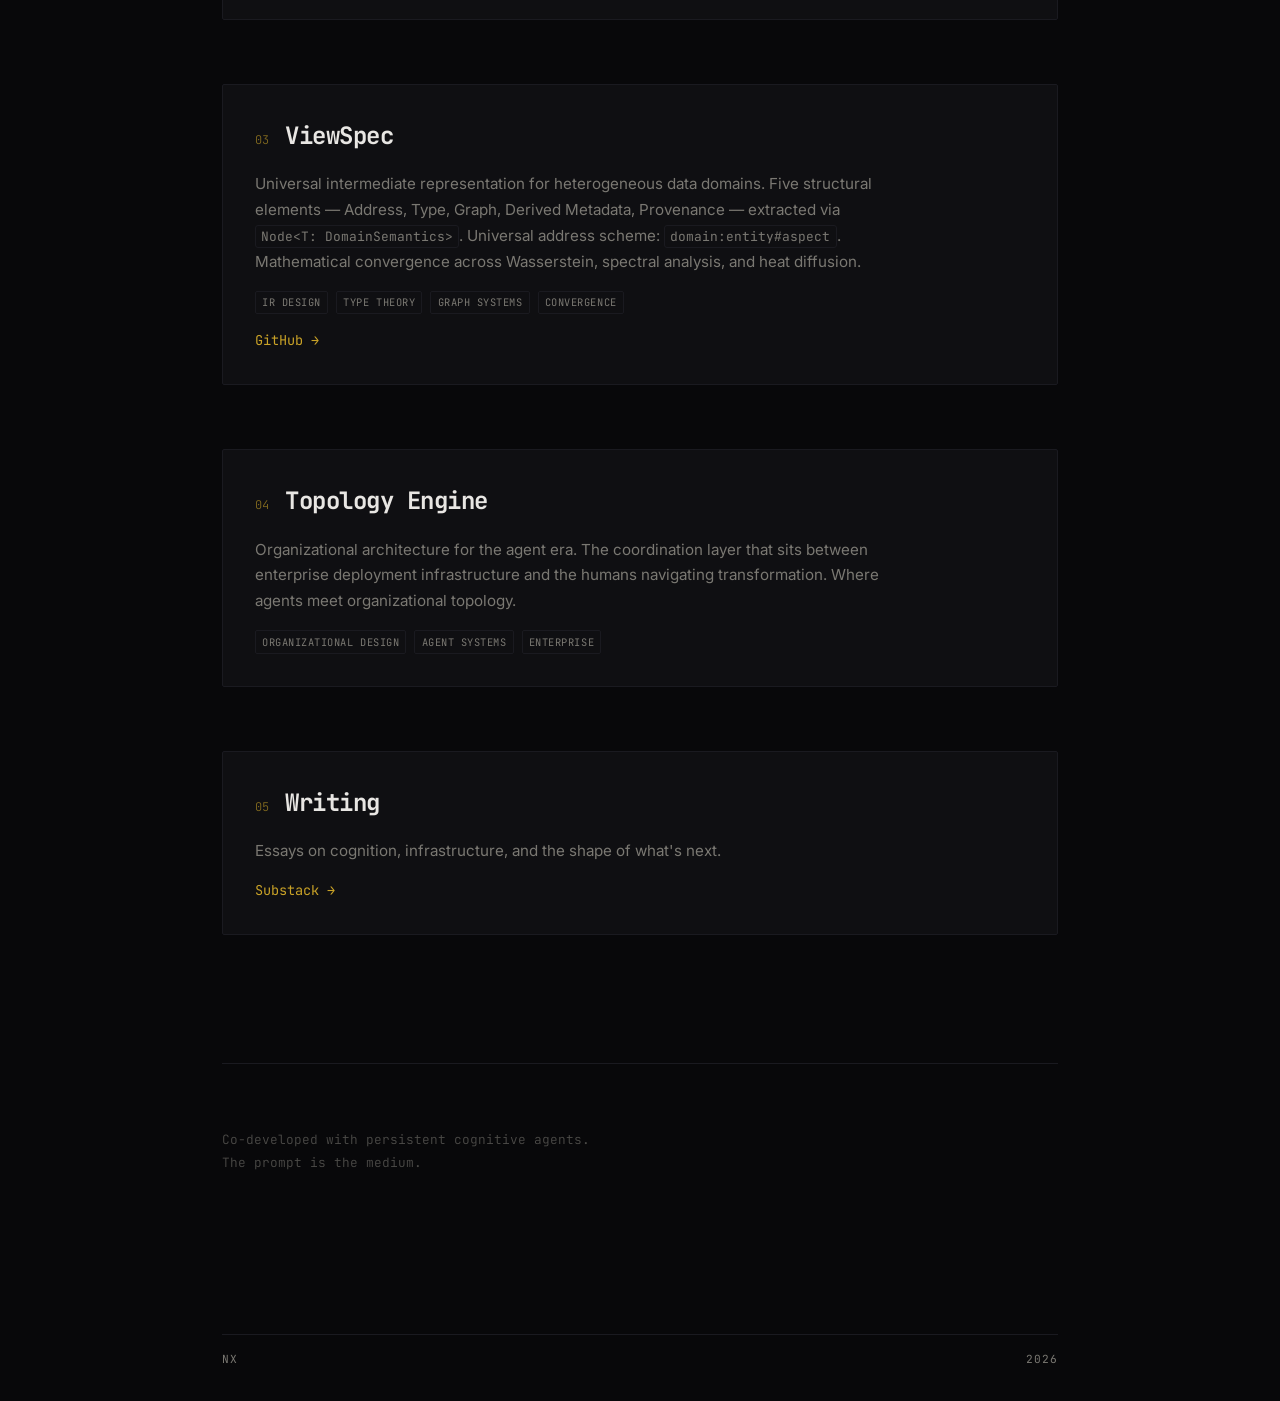
==== commit b938eaae: "Link SIGIL and ViewSpec project cards to their repos Add a project-links row to the SIGIL and ViewSp" ====
--- a/index.html
+++ b/index.html
@@ -44,6 +44,14 @@
                     <span class="tag">Formal Verification</span>
                     <span class="tag">Wasm</span>
                 </div>
+                <div class="project-links">
+                    <a href="https://github.com/nxrobins/sigil" class="project-link" target="_blank" rel="noopener">
+                        GitHub →
+                    </a>
+                    <a href="https://zenodo.org/records/22499275" class="project-link" target="_blank" rel="noopener">
+                        Paper →
+                    </a>
+                </div>
             </article>
 
             <article class="project" data-index="02">
@@ -81,6 +89,11 @@
                     <span class="tag">Type Theory</span>
                     <span class="tag">Graph Systems</span>
                     <span class="tag">Convergence</span>
+                </div>
+                <div class="project-links">
+                    <a href="https://github.com/nxrobins/viewspec" class="project-link" target="_blank" rel="noopener">
+                        GitHub →
+                    </a>
                 </div>
             </article>
 
--- a/style.css
+++ b/style.css
@@ -207,6 +207,9 @@
 }
 
 .project-links {
+    display: flex;
+    flex-wrap: wrap;
+    gap: var(--space-sm);
     margin-top: var(--space-sm);
 }
 
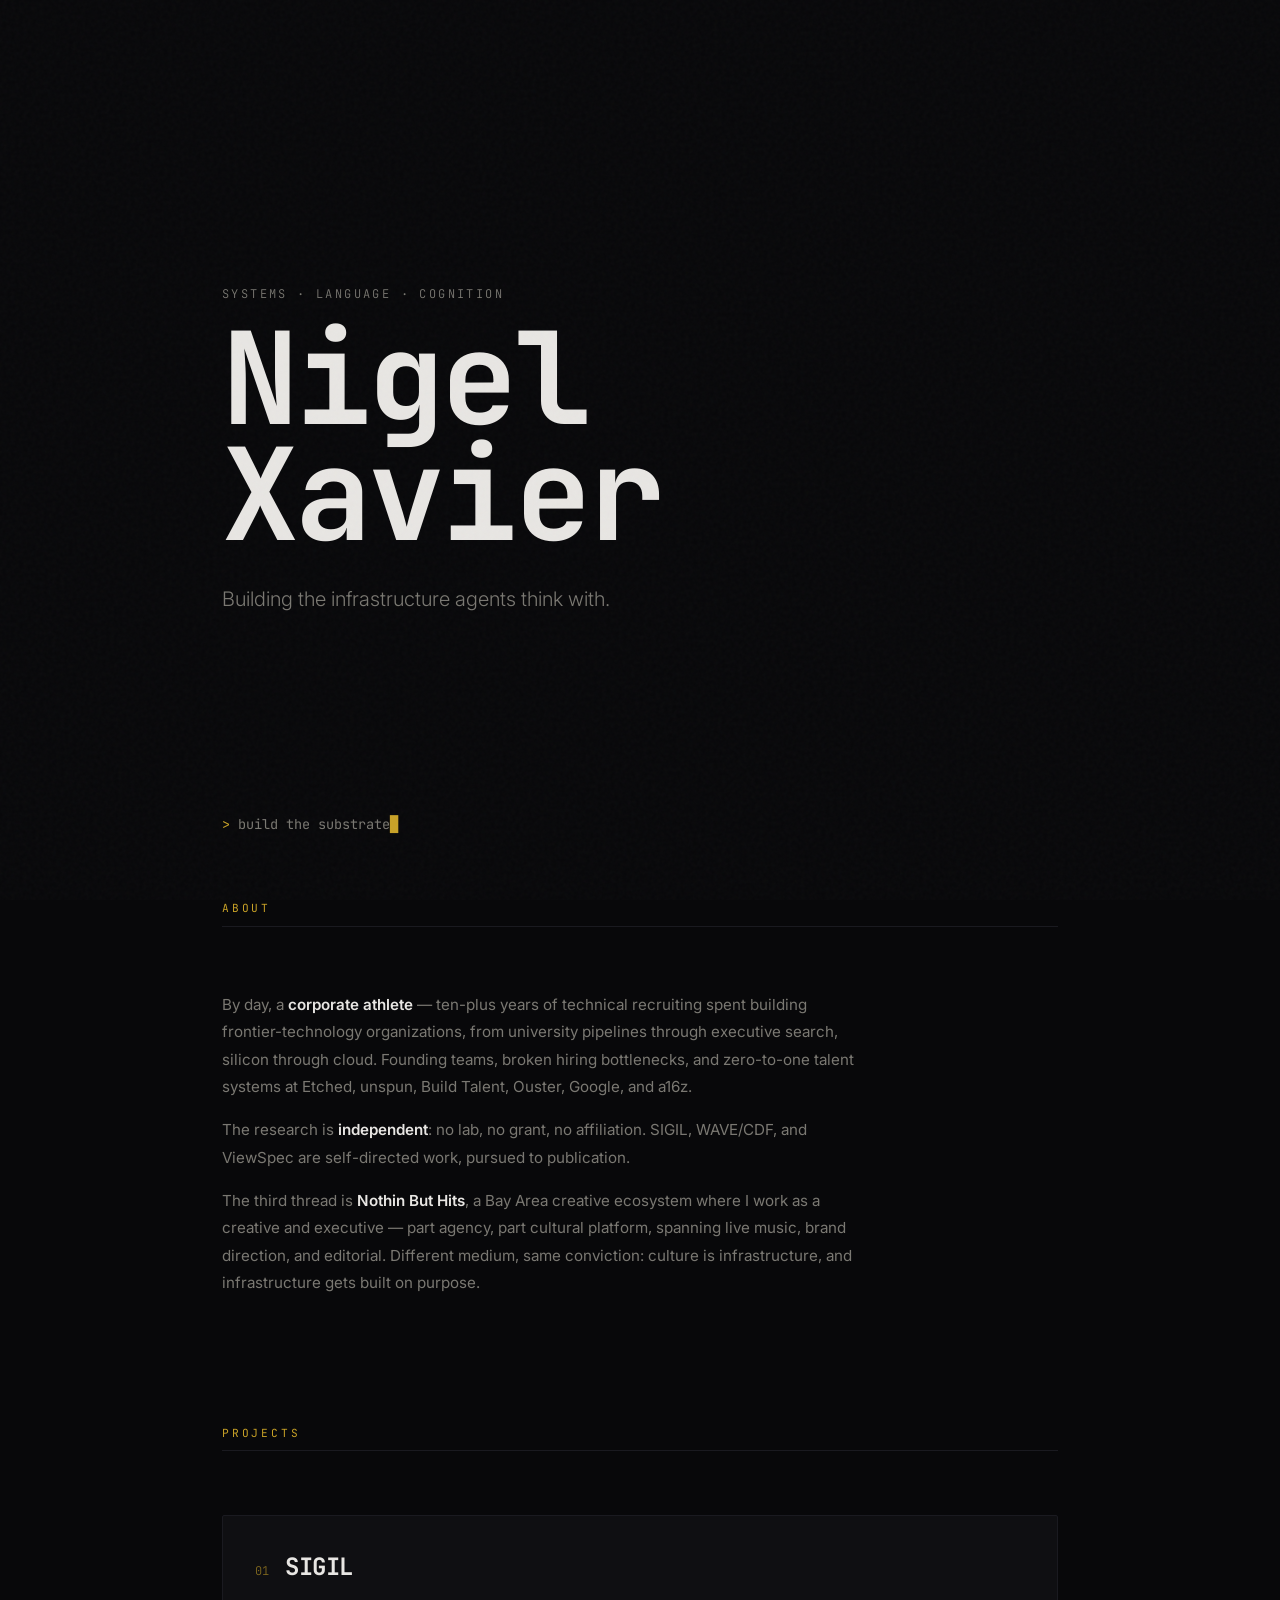
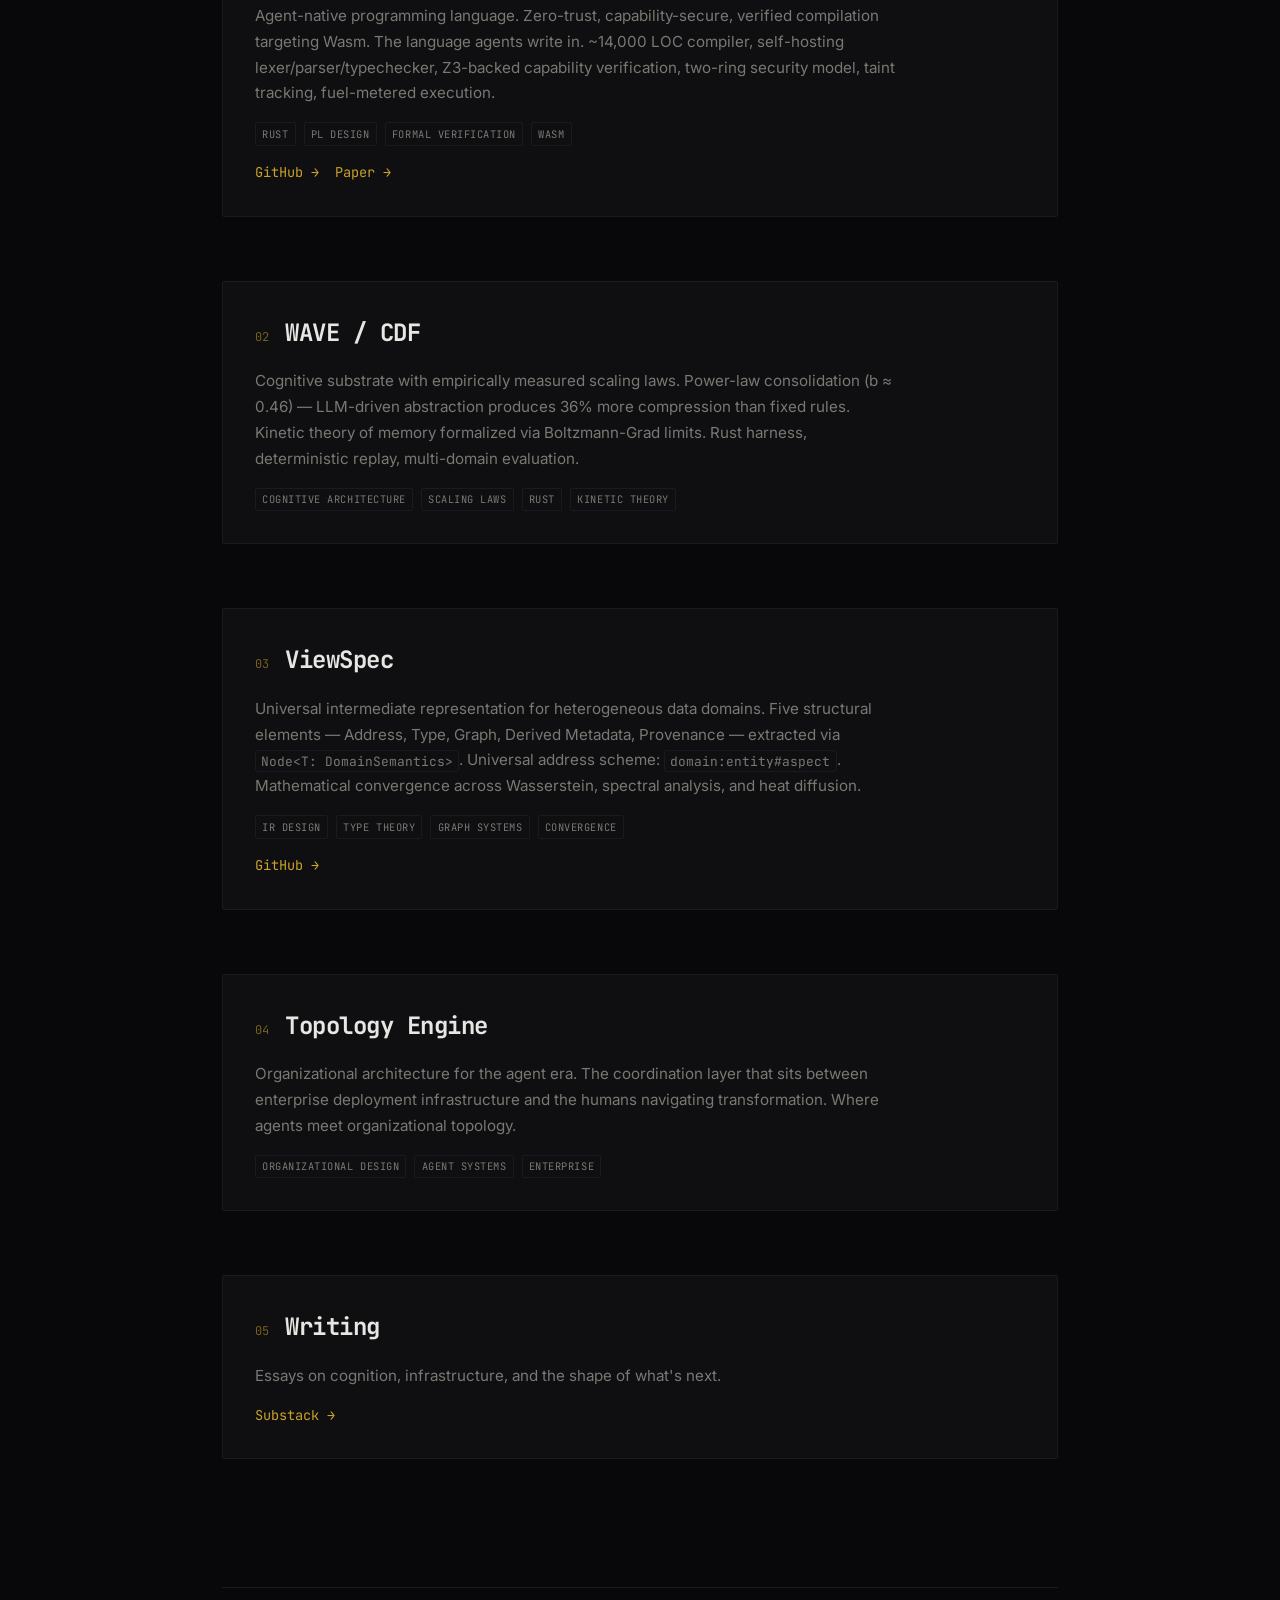
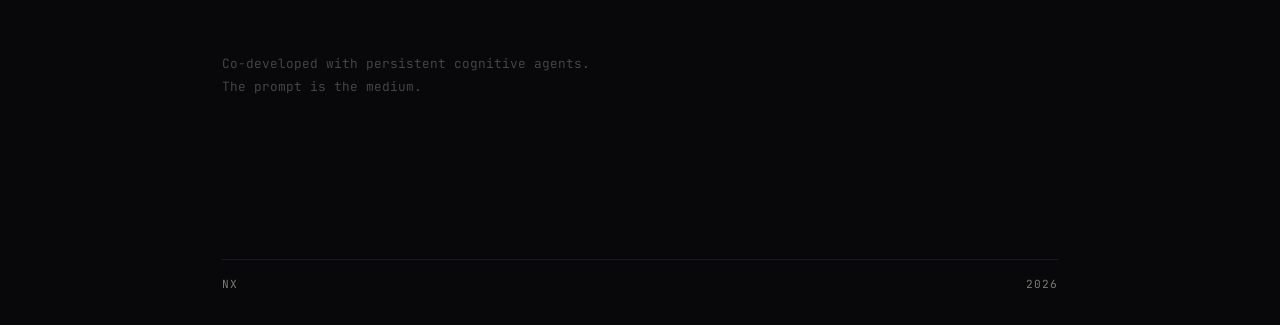
==== commit a15f1c1e: "Add an About section Three short paragraphs covering the recruiting/org-building work, the independe" ====
--- a/index.html
+++ b/index.html
@@ -25,6 +25,26 @@
     </header>
 
     <main>
+        <section class="about">
+            <h2 class="section-label">About</h2>
+            <p class="about-text">
+                By day, a <strong>corporate athlete</strong> — ten-plus years of technical recruiting spent building
+                frontier-technology organizations, from university pipelines through executive search,
+                silicon through cloud. Founding teams, broken hiring bottlenecks, and zero-to-one talent
+                systems at Etched, unspun, Build Talent, Ouster, Google, and a16z.
+            </p>
+            <p class="about-text">
+                The research is <strong>independent</strong>: no lab, no grant, no affiliation.
+                SIGIL, WAVE/CDF, and ViewSpec are self-directed work, pursued to publication.
+            </p>
+            <p class="about-text">
+                The third thread is <strong>Nothin But Hits</strong>, a Bay Area creative ecosystem where I work
+                as a creative and executive — part agency, part cultural platform, spanning live music,
+                brand direction, and editorial. Different medium, same conviction: culture is
+                infrastructure, and infrastructure gets built on purpose.
+            </p>
+        </section>
+
         <section class="projects">
             <h2 class="section-label">Projects</h2>
 
--- a/style.css
+++ b/style.css
@@ -144,6 +144,25 @@
     margin-bottom: var(--space-lg);
 }
 
+/* ── About ─────────────────────────────────────────────────────────────── */
+.about {
+    margin-bottom: var(--space-xl);
+}
+
+.about-text {
+    font-size: 0.95rem;
+    line-height: 1.8;
+    color: var(--text-muted);
+    max-width: 640px;
+}
+.about-text + .about-text {
+    margin-top: var(--space-sm);
+}
+.about-text strong {
+    font-weight: 600;
+    color: var(--text);
+}
+
 /* ── Project cards ─────────────────────────────────────────────────────── */
 .project {
     margin-bottom: var(--space-lg);
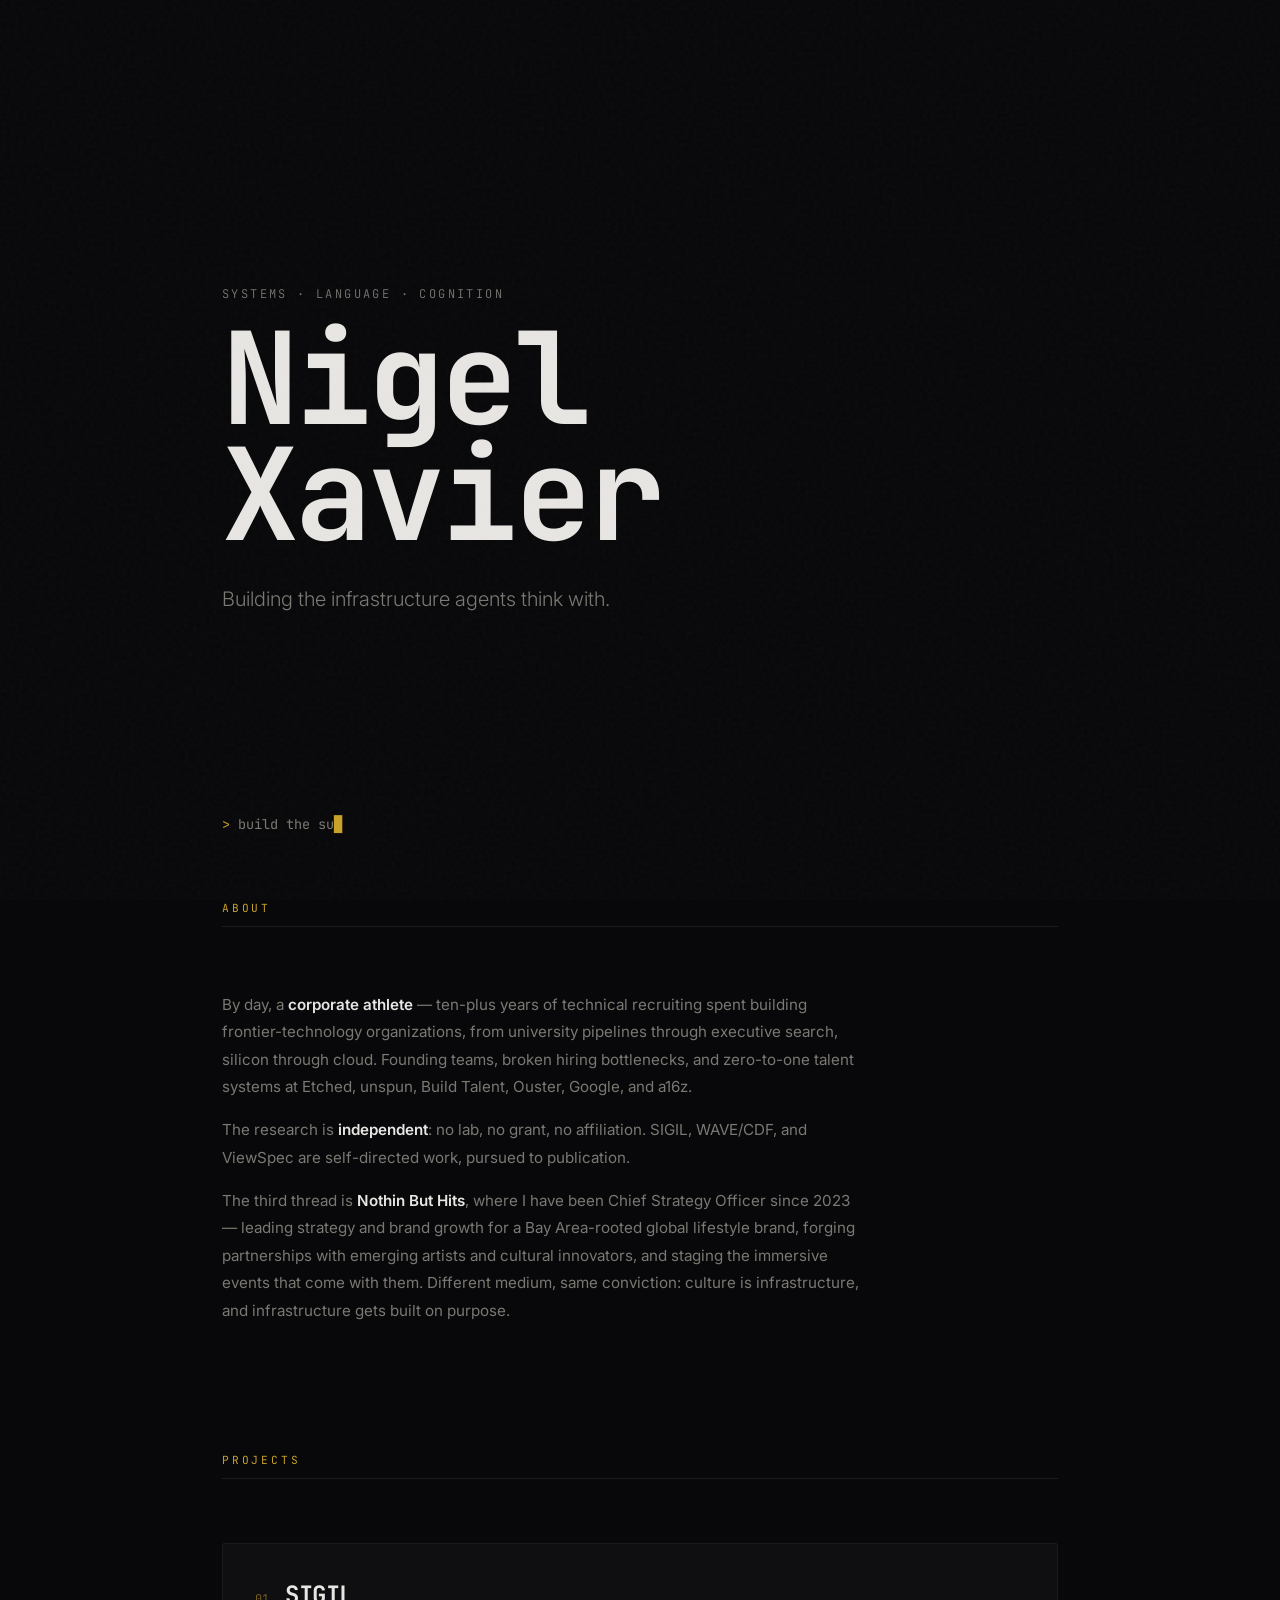
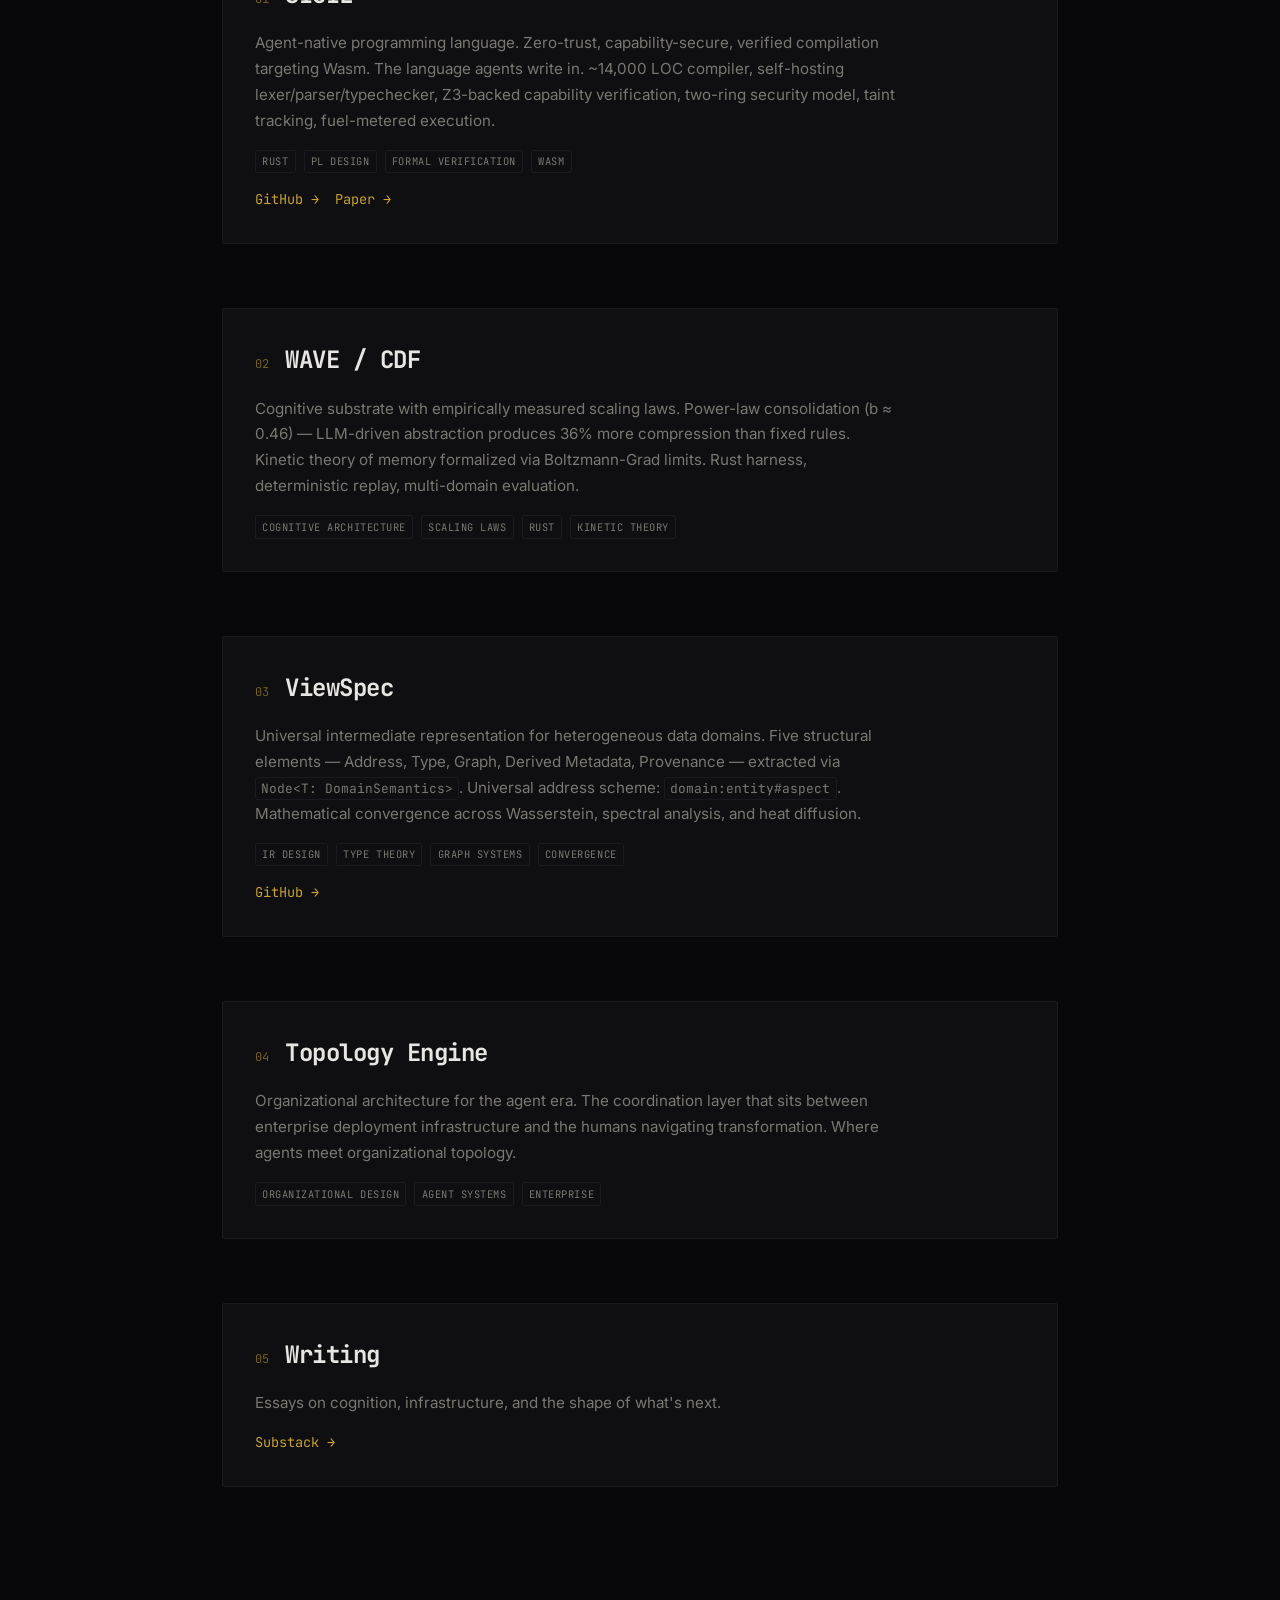
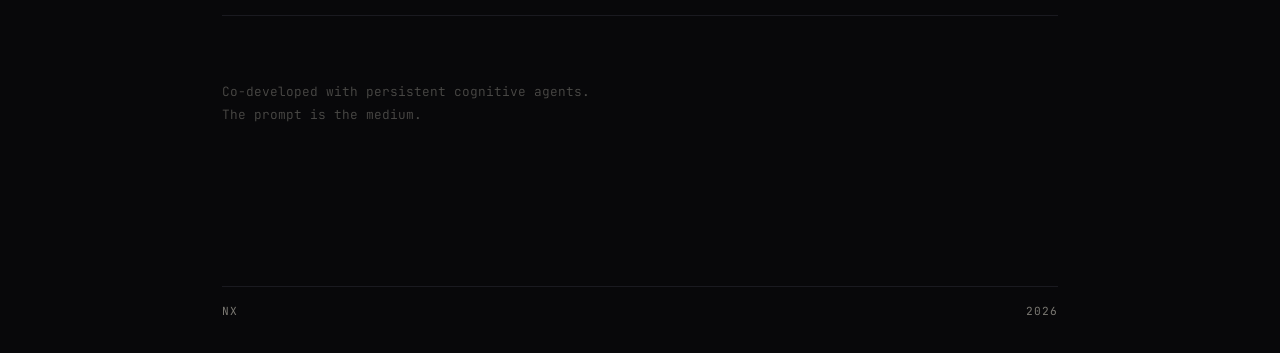
==== commit 27839709: "Name the Chief Strategy Officer role in the About section Replaces the placeholder "creative and exe" ====
--- a/index.html
+++ b/index.html
@@ -38,10 +38,11 @@
                 SIGIL, WAVE/CDF, and ViewSpec are self-directed work, pursued to publication.
             </p>
             <p class="about-text">
-                The third thread is <strong>Nothin But Hits</strong>, a Bay Area creative ecosystem where I work
-                as a creative and executive — part agency, part cultural platform, spanning live music,
-                brand direction, and editorial. Different medium, same conviction: culture is
-                infrastructure, and infrastructure gets built on purpose.
+                The third thread is <strong>Nothin But Hits</strong>, where I have been Chief Strategy Officer
+                since 2023 — leading strategy and brand growth for a Bay Area-rooted global lifestyle brand,
+                forging partnerships with emerging artists and cultural innovators, and staging the immersive
+                events that come with them. Different medium, same conviction: culture is infrastructure,
+                and infrastructure gets built on purpose.
             </p>
         </section>
 
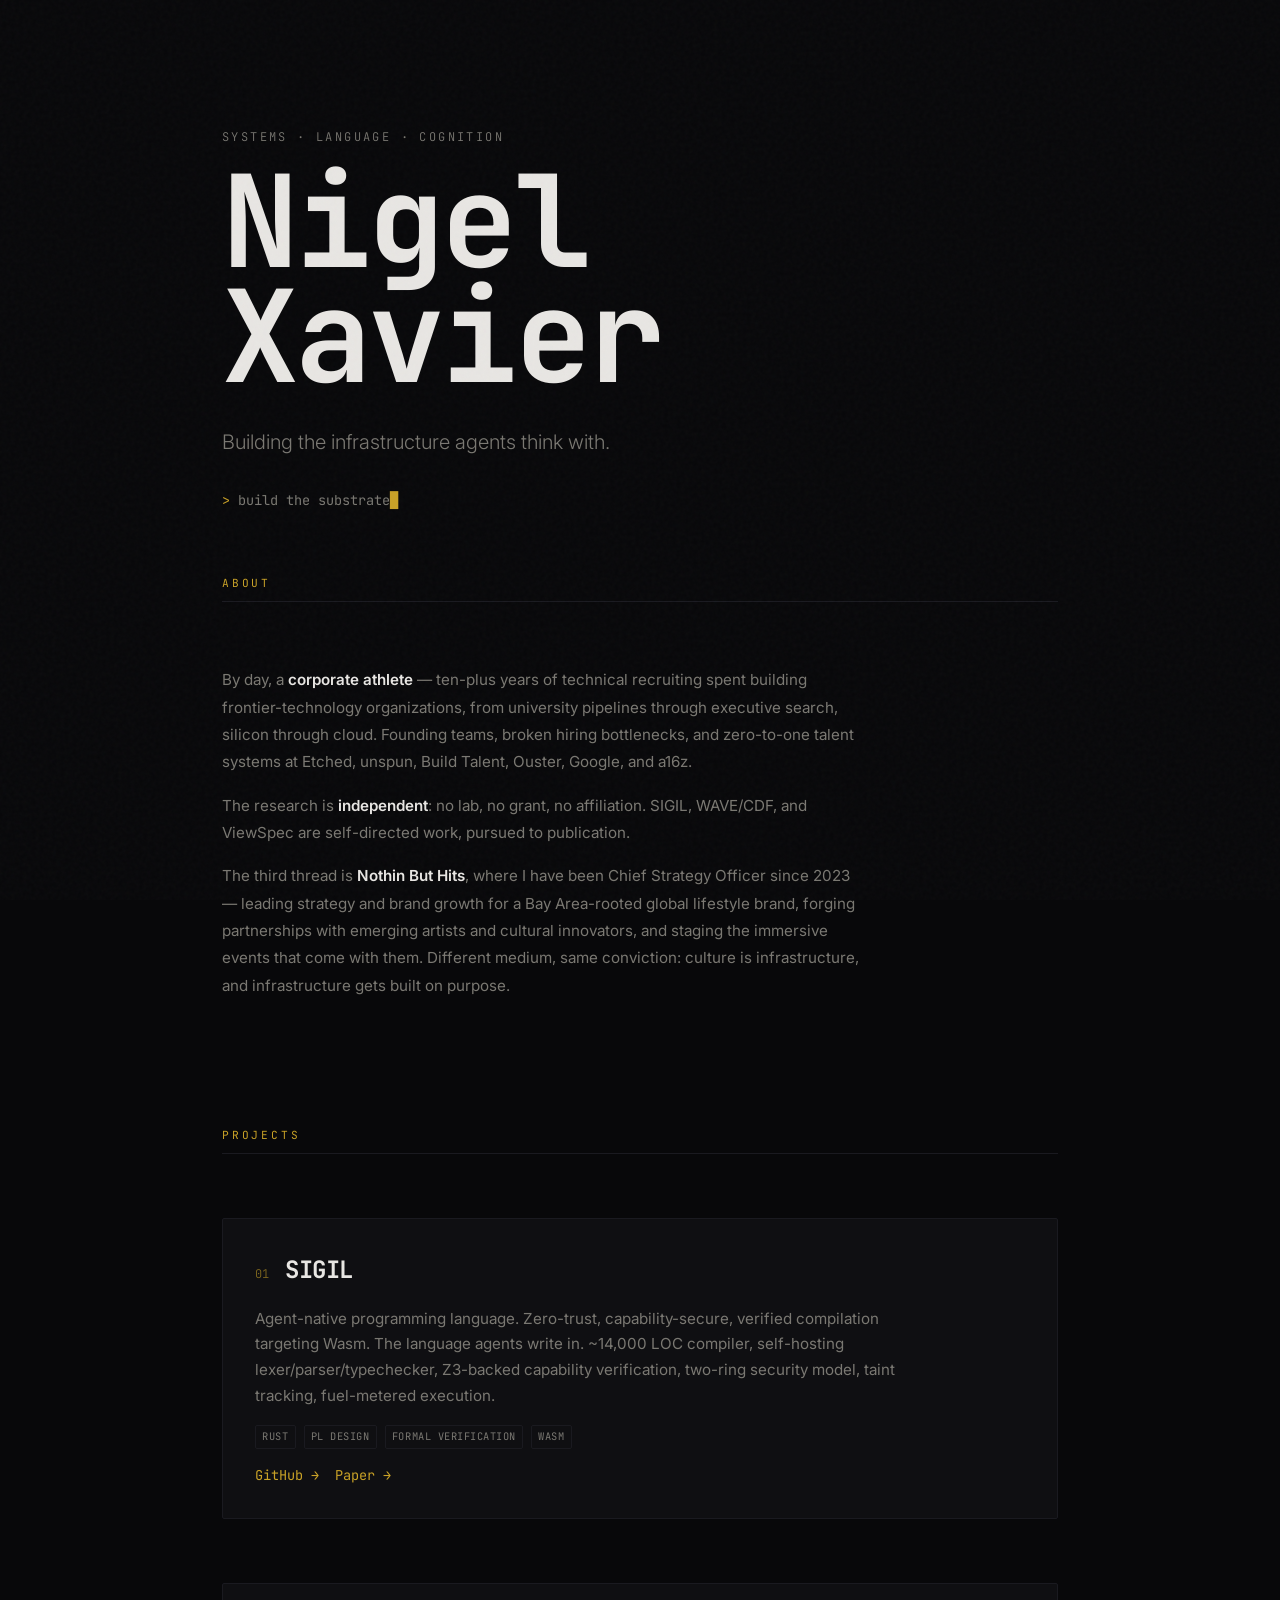
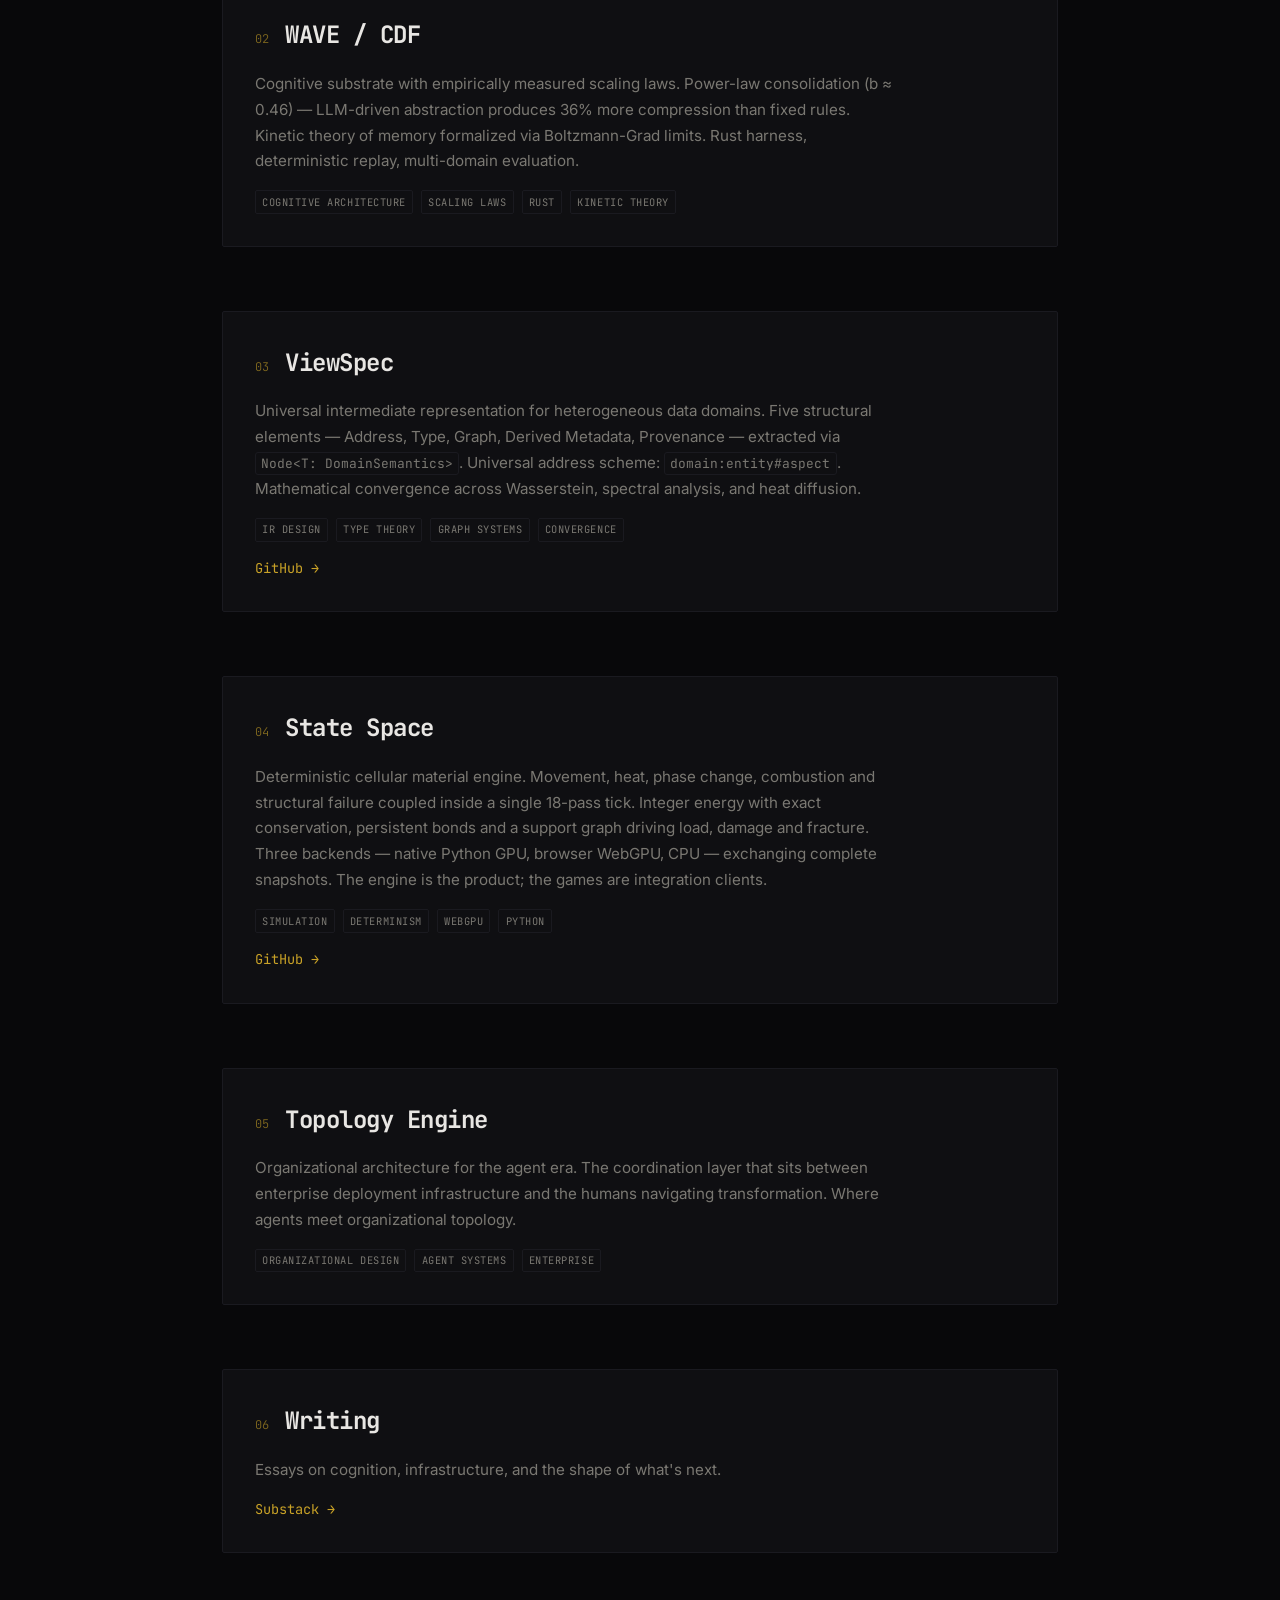
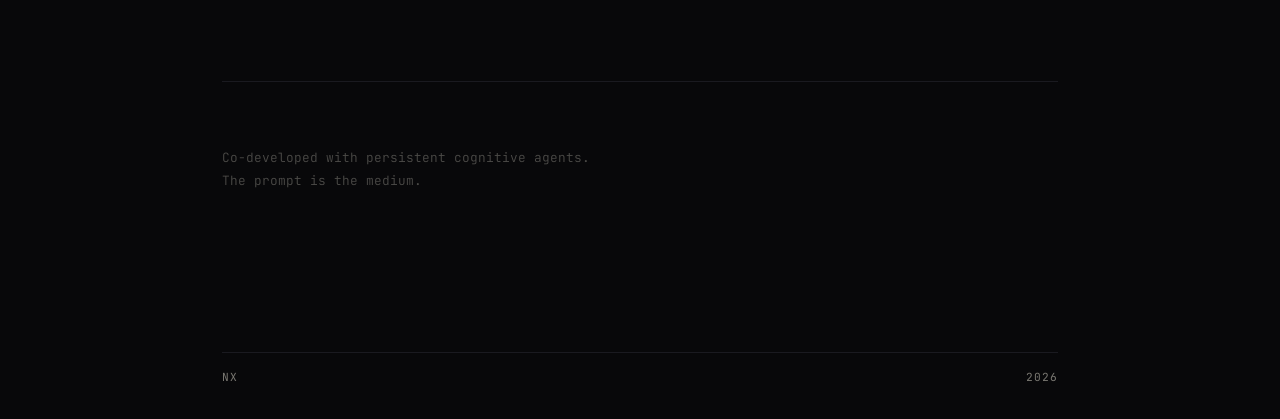
==== commit 8e07079e: "Add the State Space project card State Space is a deterministic cellular material engine — movement," ====
--- a/index.html
+++ b/index.html
@@ -121,6 +121,31 @@
             <article class="project" data-index="04">
                 <div class="project-header">
                     <span class="project-index">04</span>
+                    <h3 class="project-title">State Space</h3>
+                </div>
+                <p class="project-desc">
+                    Deterministic cellular material engine. Movement, heat, phase change, combustion and
+                    structural failure coupled inside a single 18-pass tick. Integer energy with exact
+                    conservation, persistent bonds and a support graph driving load, damage and fracture.
+                    Three backends — native Python GPU, browser WebGPU, CPU — exchanging complete snapshots.
+                    The engine is the product; the games are integration clients.
+                </p>
+                <div class="project-tags">
+                    <span class="tag">Simulation</span>
+                    <span class="tag">Determinism</span>
+                    <span class="tag">WebGPU</span>
+                    <span class="tag">Python</span>
+                </div>
+                <div class="project-links">
+                    <a href="https://github.com/nxrobins/state-space" class="project-link" target="_blank" rel="noopener">
+                        GitHub →
+                    </a>
+                </div>
+            </article>
+
+            <article class="project" data-index="05">
+                <div class="project-header">
+                    <span class="project-index">05</span>
                     <h3 class="project-title">Topology Engine</h3>
                 </div>
                 <p class="project-desc">
@@ -136,9 +161,9 @@
                 </div>
             </article>
 
-            <article class="project" data-index="05">
+            <article class="project" data-index="06">
                 <div class="project-header">
-                    <span class="project-index">05</span>
+                    <span class="project-index">06</span>
                     <h3 class="project-title">Writing</h3>
                 </div>
                 <p class="project-desc">
--- a/style.css
+++ b/style.css
@@ -68,11 +68,10 @@
 .hero {
     position: relative;
     z-index: 1;
-    min-height: 100vh;
     display: flex;
     flex-direction: column;
     justify-content: center;
-    padding: var(--space-lg) var(--space-md);
+    padding: var(--space-xl) var(--space-md) var(--space-lg);
     max-width: 900px;
     margin: 0 auto;
 }
@@ -106,9 +105,7 @@
 
 /* ── Cursor block ──────────────────────────────────────────────────────── */
 .cursor-block {
-    position: absolute;
-    bottom: var(--space-lg);
-    left: var(--space-md);
+    margin-top: var(--space-md);
     font-family: var(--mono);
     font-size: 0.85rem;
     color: var(--text-muted);
@@ -299,5 +296,4 @@
     .title { font-size: clamp(2.5rem, 15vw, 5rem); }
     .project { padding: var(--space-sm); }
     .project-title { font-size: 1.2rem; }
-    .cursor-block { left: var(--space-sm); bottom: var(--space-md); }
-}
+}
